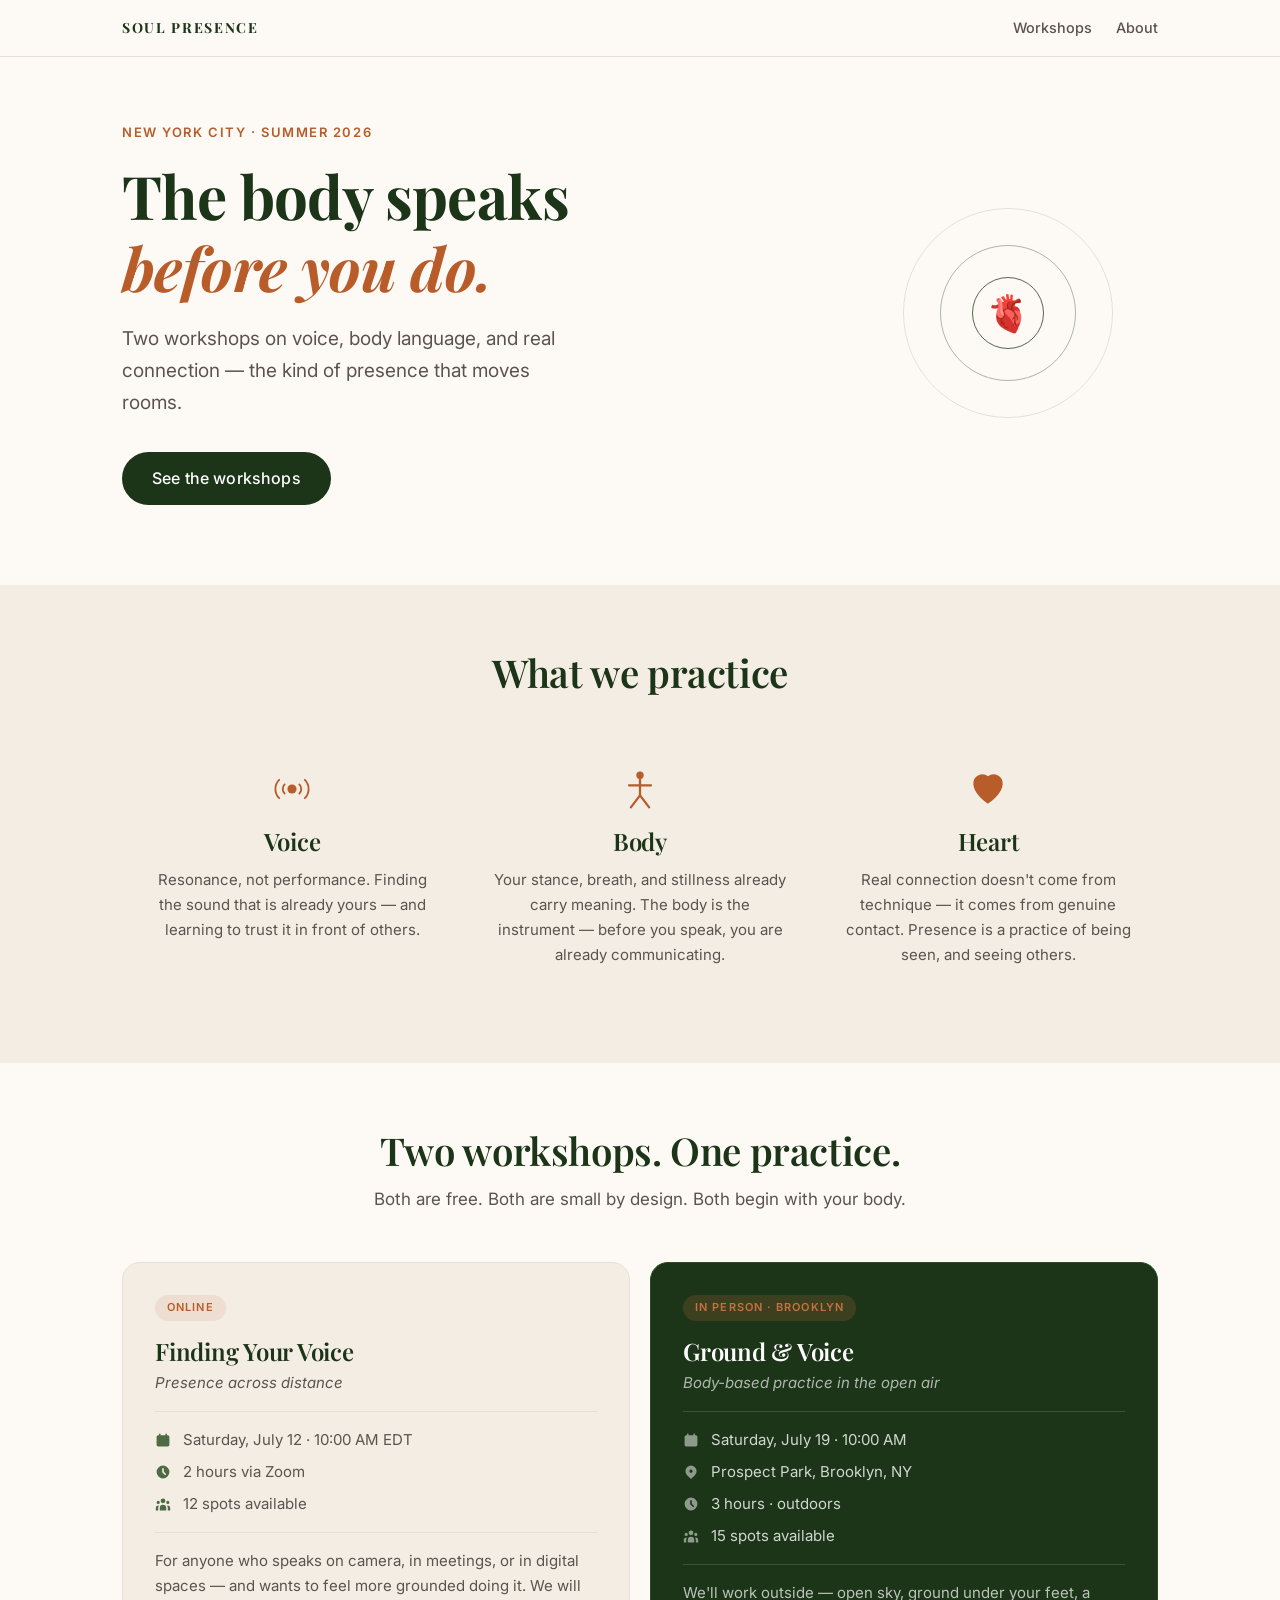
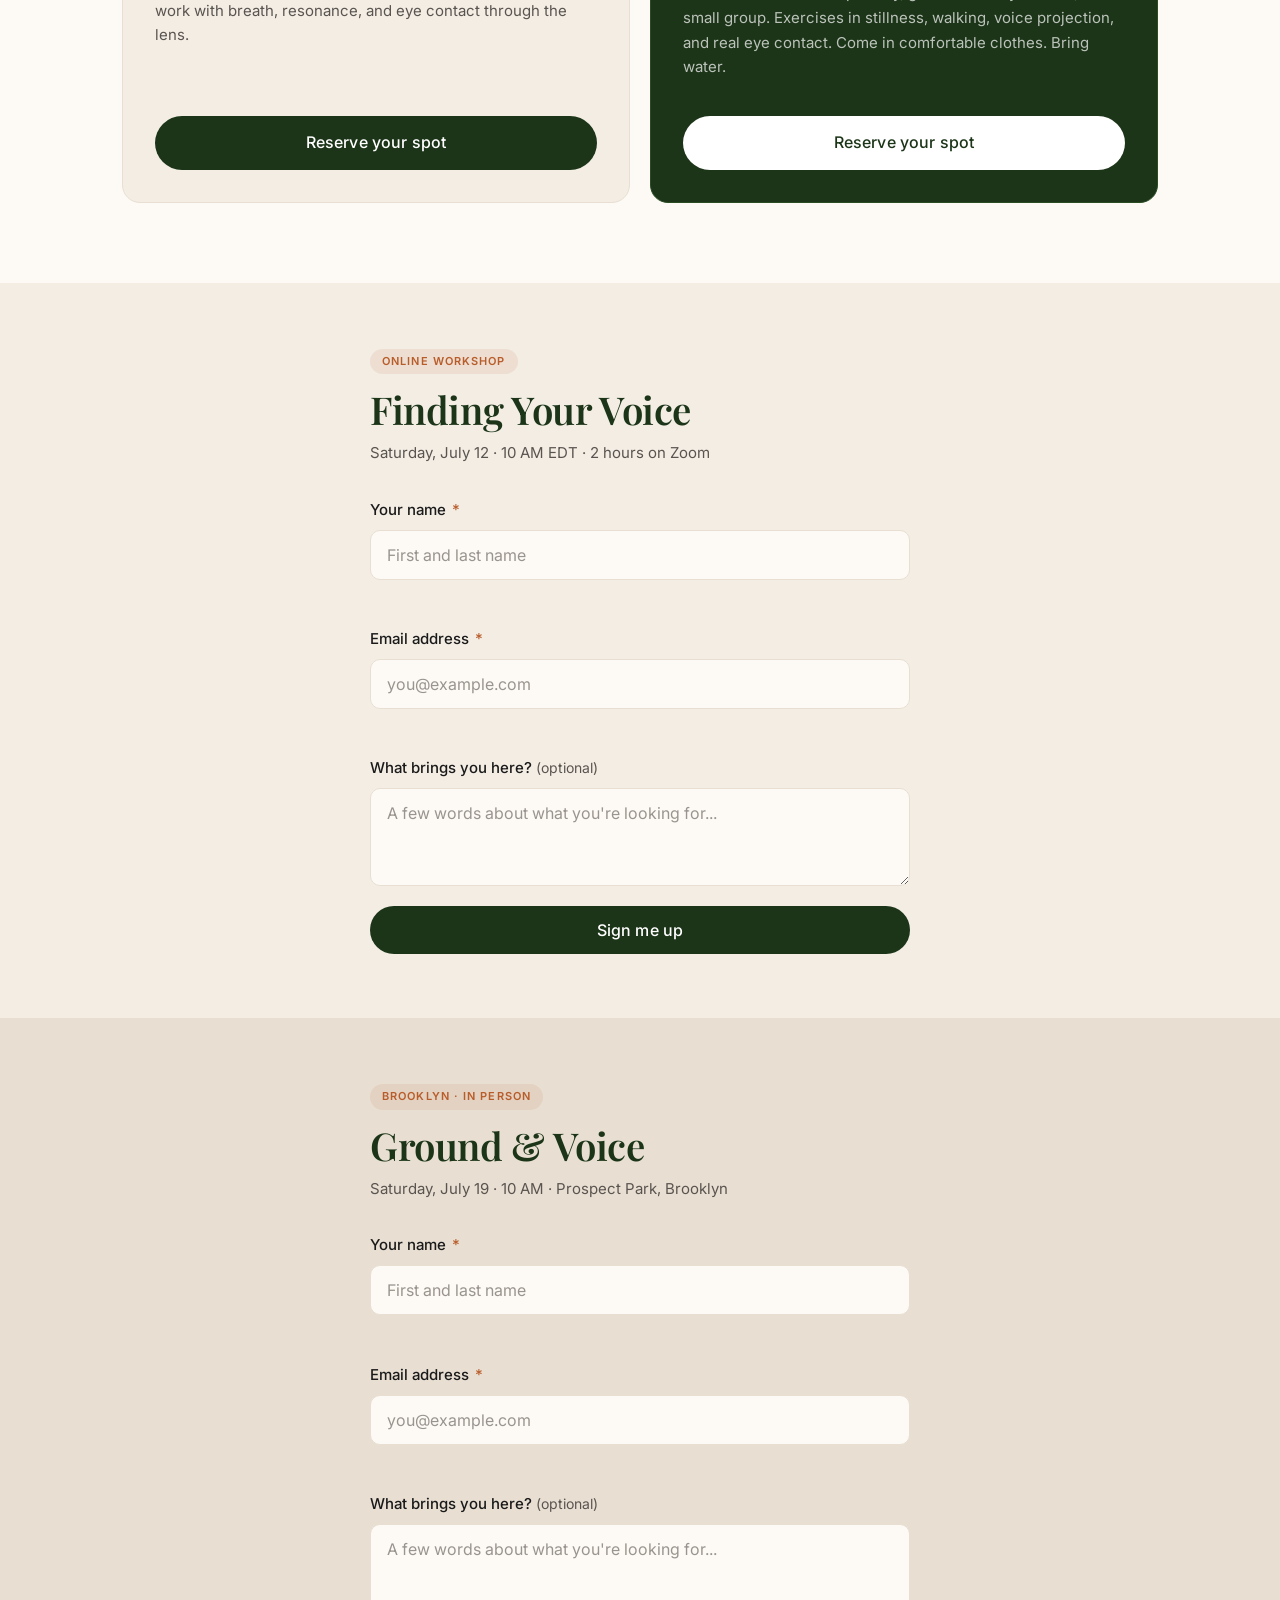
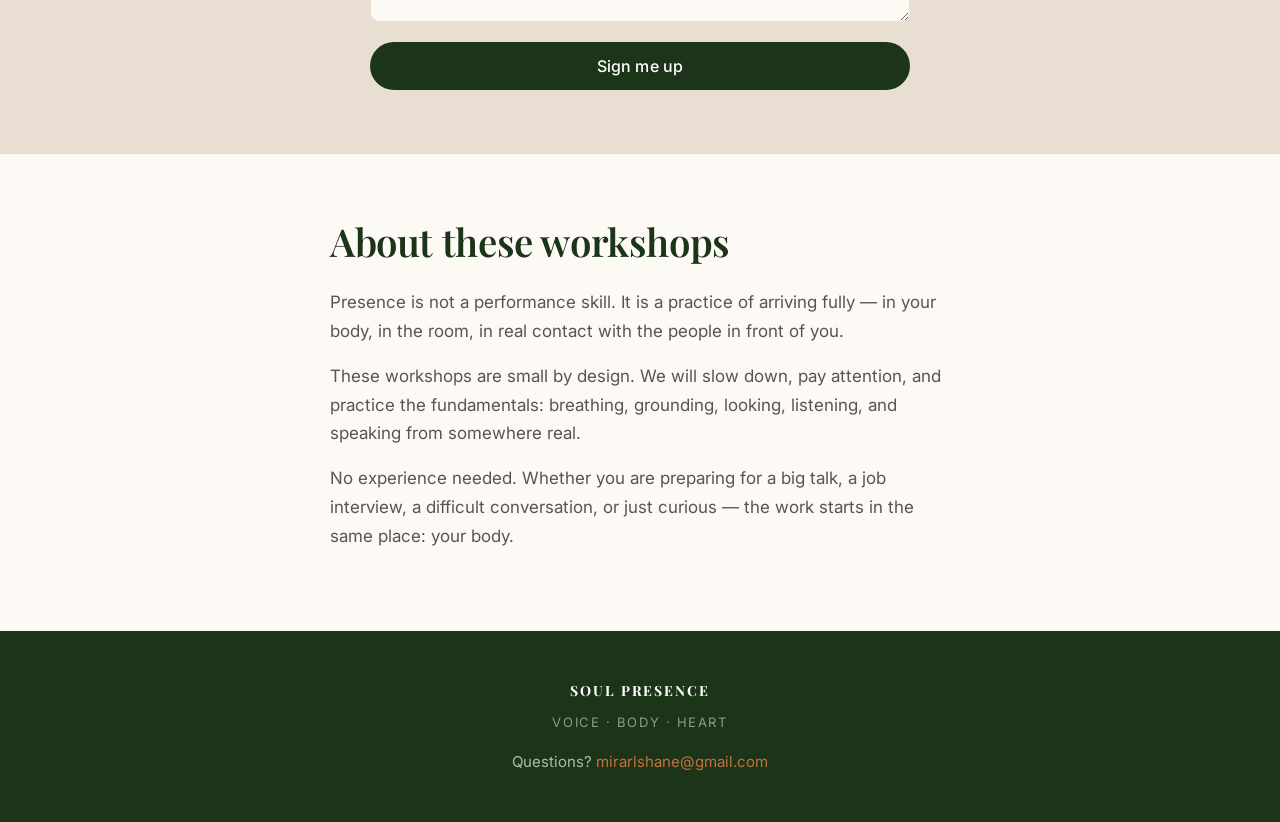
==== index.html @ e0f357e3 "Rebrand to Soul Presence and add CNAME for soulpresence.co Co-Authored-By: Claude Sonnet 4.6 <norepl" ====
<!DOCTYPE html>
<html lang="en">
<head>
  <meta charset="UTF-8">
  <meta name="viewport" content="width=device-width, initial-scale=1.0">
  <meta name="description" content="Presence workshops in NYC — cultivate voice, body language, and authentic connection. Two sessions: online and in Brooklyn.">
  <meta property="og:title" content="Soul Presence – Voice, Body & Heart">
  <meta property="og:description" content="Two free workshops in NYC on the core of public speaking: voice, body, and real connection.">
  <meta name="theme-color" content="#1C3518">
  <title>Soul Presence – Voice, Body & Heart Workshops</title>
  <link rel="preconnect" href="https://fonts.googleapis.com">
  <link rel="preconnect" href="https://fonts.gstatic.com" crossorigin>
  <link href="https://fonts.googleapis.com/css2?family=Playfair+Display:ital,wght@0,400;0,700;1,400&family=Inter:wght@300;400;500;600&display=swap" rel="stylesheet">
  <link rel="stylesheet" href="style.css">
</head>
<body>
  <a href="#main" class="skip-link">Skip to main content</a>

  <header class="site-header">
    <div class="container">
      <p class="site-name">Soul Presence</p>
      <nav aria-label="Main navigation">
        <a href="#workshops">Workshops</a>
        <a href="#about">About</a>
      </nav>
    </div>
  </header>

  <main id="main">

    <section class="hero" aria-labelledby="hero-heading">
      <div class="container">
        <div class="hero-content">
          <p class="hero-eyebrow">New York City &middot; Summer 2026</p>
          <h1 id="hero-heading">The body speaks<br><em>before you do.</em></h1>
          <p class="hero-body">Two workshops on voice, body language, and real connection — the kind of presence that moves rooms.</p>
          <a href="#workshops" class="btn btn-primary">See the workshops</a>
        </div>
        <div class="hero-visual" aria-hidden="true">
          <div class="breath-ring"></div>
          <div class="breath-ring ring-2"></div>
          <div class="breath-ring ring-3"></div>
<span class="breath-center">🫀</span>        </div>
      </div>
    </section>

    <section class="pillars" aria-labelledby="pillars-heading">
      <div class="container">
        <h2 id="pillars-heading" class="section-title">What we practice</h2>
        <div class="pillars-grid">

          <div class="pillar">
            <div class="pillar-icon" aria-hidden="true">
              <svg viewBox="0 0 48 48" fill="none" xmlns="http://www.w3.org/2000/svg">
                <circle cx="24" cy="24" r="5" fill="currentColor"/>
                <path d="M16 19c-2.8 2.8-2.8 7.2 0 10" stroke="currentColor" stroke-width="2" stroke-linecap="round"/>
                <path d="M32 19c2.8 2.8 2.8 7.2 0 10" stroke="currentColor" stroke-width="2" stroke-linecap="round"/>
                <path d="M10 14c-5.5 5.5-5.5 14.5 0 20" stroke="currentColor" stroke-width="2" stroke-linecap="round"/>
                <path d="M38 14c5.5 5.5 5.5 14.5 0 20" stroke="currentColor" stroke-width="2" stroke-linecap="round"/>
              </svg>
            </div>
            <h3>Voice</h3>
            <p>Resonance, not performance. Finding the sound that is already yours — and learning to trust it in front of others.</p>
          </div>

          <div class="pillar">
            <div class="pillar-icon" aria-hidden="true">
              <svg viewBox="0 0 48 48" fill="none" xmlns="http://www.w3.org/2000/svg">
                <circle cx="24" cy="9" r="4" fill="currentColor"/>
                <line x1="24" y1="13" x2="24" y2="31" stroke="currentColor" stroke-width="2.5" stroke-linecap="round"/>
                <line x1="12" y1="20" x2="36" y2="20" stroke="currentColor" stroke-width="2.5" stroke-linecap="round"/>
                <line x1="24" y1="31" x2="14" y2="44" stroke="currentColor" stroke-width="2.5" stroke-linecap="round"/>
                <line x1="24" y1="31" x2="34" y2="44" stroke="currentColor" stroke-width="2.5" stroke-linecap="round"/>
              </svg>
            </div>
            <h3>Body</h3>
            <p>Your stance, breath, and stillness already carry meaning. The body is the instrument — before you speak, you are already communicating.</p>
          </div>

          <div class="pillar">
            <div class="pillar-icon" aria-hidden="true">
              <svg viewBox="0 0 48 48" fill="none" xmlns="http://www.w3.org/2000/svg">
                <path d="M24 40S8 30 8 18a10 10 0 0 1 16-8 10 10 0 0 1 16 8c0 12-16 22-16 22z" fill="currentColor"/>
              </svg>
            </div>
            <h3>Heart</h3>
            <p>Real connection doesn't come from technique — it comes from genuine contact. Presence is a practice of being seen, and seeing others.</p>
          </div>

        </div>
      </div>
    </section>

    <section class="workshops" id="workshops" aria-labelledby="workshops-heading">
      <div class="container">
        <h2 id="workshops-heading" class="section-title">Two workshops. One practice.</h2>
        <p class="section-subtitle">Both are free. Both are small by design. Both begin with your body.</p>

        <div class="workshops-grid">

          <article class="workshop-card" aria-labelledby="workshop-virtual-title">
            <span class="workshop-tag">Online</span>
            <div class="workshop-header">
              <h3 id="workshop-virtual-title">Finding Your Voice</h3>
              <p class="workshop-subtitle">Presence across distance</p>
            </div>
            <ul class="workshop-details" aria-label="Workshop details">
              <li class="detail-row">
                <span class="detail-icon" aria-hidden="true">
                  <svg viewBox="0 0 20 20" fill="currentColor"><path d="M6 2a1 1 0 00-1 1v1H4a2 2 0 00-2 2v10a2 2 0 002 2h12a2 2 0 002-2V6a2 2 0 00-2-2h-1V3a1 1 0 10-2 0v1H7V3a1 1 0 00-1-1zm0 5a1 1 0 000 2h8a1 1 0 100-2H6z"/></svg>
                </span>
                <span>Saturday, July 12 &middot; 10:00 AM EDT</span>
              </li>
              <li class="detail-row">
                <span class="detail-icon" aria-hidden="true">
                  <svg viewBox="0 0 20 20" fill="currentColor"><path fill-rule="evenodd" d="M10 18a8 8 0 100-16 8 8 0 000 16zm1-12a1 1 0 10-2 0v4a1 1 0 00.293.707l2.828 2.829a1 1 0 101.415-1.415L11 9.586V6z" clip-rule="evenodd"/></svg>
                </span>
                <span>2 hours via Zoom</span>
              </li>
              <li class="detail-row">
                <span class="detail-icon" aria-hidden="true">
                  <svg viewBox="0 0 20 20" fill="currentColor"><path d="M13 6a3 3 0 11-6 0 3 3 0 016 0zM18 8a2 2 0 11-4 0 2 2 0 014 0zM14 15a4 4 0 00-8 0v3h8v-3zM6 8a2 2 0 11-4 0 2 2 0 014 0zM16 18v-3a5.972 5.972 0 00-.75-2.906A3.005 3.005 0 0119 15v3h-3zM4.75 12.094A5.973 5.973 0 004 15v3H1v-3a3 3 0 013.75-2.906z"/></svg>
                </span>
                <span>12 spots available</span>
              </li>
            </ul>
            <p class="workshop-desc">For anyone who speaks on camera, in meetings, or in digital spaces — and wants to feel more grounded doing it. We will work with breath, resonance, and eye contact through the lens.</p>
            <a href="#signup-virtual" class="btn btn-workshop">Reserve your spot</a>
          </article>

          <article class="workshop-card workshop-card--forest" aria-labelledby="workshop-park-title">
            <span class="workshop-tag">In Person &middot; Brooklyn</span>
            <div class="workshop-header">
              <h3 id="workshop-park-title">Ground &amp; Voice</h3>
              <p class="workshop-subtitle">Body-based practice in the open air</p>
            </div>
            <ul class="workshop-details" aria-label="Workshop details">
              <li class="detail-row">
                <span class="detail-icon" aria-hidden="true">
                  <svg viewBox="0 0 20 20" fill="currentColor"><path d="M6 2a1 1 0 00-1 1v1H4a2 2 0 00-2 2v10a2 2 0 002 2h12a2 2 0 002-2V6a2 2 0 00-2-2h-1V3a1 1 0 10-2 0v1H7V3a1 1 0 00-1-1zm0 5a1 1 0 000 2h8a1 1 0 100-2H6z"/></svg>
                </span>
                <span>Saturday, July 19 &middot; 10:00 AM</span>
              </li>
              <li class="detail-row">
                <span class="detail-icon" aria-hidden="true">
                  <svg viewBox="0 0 20 20" fill="currentColor"><path fill-rule="evenodd" d="M5.05 4.05a7 7 0 119.9 9.9L10 18.9l-4.95-4.95a7 7 0 010-9.9zM10 11a2 2 0 100-4 2 2 0 000 4z" clip-rule="evenodd"/></svg>
                </span>
                <span>Prospect Park, Brooklyn, NY</span>
              </li>
              <li class="detail-row">
                <span class="detail-icon" aria-hidden="true">
                  <svg viewBox="0 0 20 20" fill="currentColor"><path fill-rule="evenodd" d="M10 18a8 8 0 100-16 8 8 0 000 16zm1-12a1 1 0 10-2 0v4a1 1 0 00.293.707l2.828 2.829a1 1 0 101.415-1.415L11 9.586V6z" clip-rule="evenodd"/></svg>
                </span>
                <span>3 hours &middot; outdoors</span>
              </li>
              <li class="detail-row">
                <span class="detail-icon" aria-hidden="true">
                  <svg viewBox="0 0 20 20" fill="currentColor"><path d="M13 6a3 3 0 11-6 0 3 3 0 016 0zM18 8a2 2 0 11-4 0 2 2 0 014 0zM14 15a4 4 0 00-8 0v3h8v-3zM6 8a2 2 0 11-4 0 2 2 0 014 0zM16 18v-3a5.972 5.972 0 00-.75-2.906A3.005 3.005 0 0119 15v3h-3zM4.75 12.094A5.973 5.973 0 004 15v3H1v-3a3 3 0 013.75-2.906z"/></svg>
                </span>
                <span>15 spots available</span>
              </li>
            </ul>
            <p class="workshop-desc">We'll work outside — open sky, ground under your feet, a small group. Exercises in stillness, walking, voice projection, and real eye contact. Come in comfortable clothes. Bring water.</p>
            <a href="#signup-park" class="btn btn-workshop btn-workshop--light">Reserve your spot</a>
          </article>

        </div>
      </div>
    </section>

    <section class="signup-section" id="signup-virtual" aria-labelledby="form-virtual-heading">
      <div class="container">
        <div class="form-wrapper">
          <div class="form-intro">
            <span class="form-tag">Online Workshop</span>
            <h2 id="form-virtual-heading">Finding Your Voice</h2>
            <p>Saturday, July 12 &middot; 10 AM EDT &middot; 2 hours on Zoom</p>
          </div>
          <div class="form-success" aria-live="polite">
            <div class="success-icon" aria-hidden="true">
              <svg viewBox="0 0 48 48" fill="none" xmlns="http://www.w3.org/2000/svg">
                <circle cx="24" cy="24" r="22" stroke="currentColor" stroke-width="2"/>
                <path d="M14 24l7 7 13-14" stroke="currentColor" stroke-width="2.5" stroke-linecap="round" stroke-linejoin="round"/>
              </svg>
            </div>
            <h3>You're in.</h3>
            <p>We'll send details to your inbox closer to July 12. See you then.</p>
          </div>
          <form class="signup-form" action="https://script.google.com/macros/s/AKfycbyFamc-mr5lUOpwvdD3NbBIJ44aRdDtOS9F8FTUaEvMuRvt34UPgvzeBOcgakqfSRE/exec" method="POST" novalidate>
            <input type="hidden" name="workshop" value="Finding Your Voice (Virtual – July 12)">
            <div class="form-field">
              <label for="name-virtual">Your name <span class="required-mark" aria-hidden="true">*</span><span class="sr-only">(required)</span></label>
              <input type="text" id="name-virtual" name="name" required autocomplete="name" placeholder="First and last name" aria-describedby="name-virtual-error">
              <span class="field-error" role="alert" id="name-virtual-error"></span>
            </div>
            <div class="form-field">
              <label for="email-virtual">Email address <span class="required-mark" aria-hidden="true">*</span><span class="sr-only">(required)</span></label>
              <input type="email" id="email-virtual" name="email" required autocomplete="email" placeholder="you@example.com" aria-describedby="email-virtual-error">
              <span class="field-error" role="alert" id="email-virtual-error"></span>
            </div>
            <div class="form-field">
              <label for="intention-virtual">What brings you here? <span class="optional">(optional)</span></label>
              <textarea id="intention-virtual" name="intention" rows="3" placeholder="A few words about what you're looking for..."></textarea>
            </div>
            <button type="submit" class="btn btn-primary btn-full">
              <span class="btn-text">Sign me up</span>
              <span class="btn-loading" aria-hidden="true">Sending&hellip;</span>
            </button>
          </form>
        </div>
      </div>
    </section>

    <section class="signup-section signup-section--alt" id="signup-park" aria-labelledby="form-park-heading">
      <div class="container">
        <div class="form-wrapper">
          <div class="form-intro">
            <span class="form-tag">Brooklyn &middot; In Person</span>
            <h2 id="form-park-heading">Ground &amp; Voice</h2>
            <p>Saturday, July 19 &middot; 10 AM &middot; Prospect Park, Brooklyn</p>
          </div>
          <div class="form-success" aria-live="polite">
            <div class="success-icon" aria-hidden="true">
              <svg viewBox="0 0 48 48" fill="none" xmlns="http://www.w3.org/2000/svg">
                <circle cx="24" cy="24" r="22" stroke="currentColor" stroke-width="2"/>
                <path d="M14 24l7 7 13-14" stroke="currentColor" stroke-width="2.5" stroke-linecap="round" stroke-linejoin="round"/>
              </svg>
            </div>
            <h3>You're in.</h3>
            <p>We'll send details to your inbox closer to July 19. See you at the park.</p>
          </div>
          <form class="signup-form" action="https://script.google.com/macros/s/AKfycbyFamc-mr5lUOpwvdD3NbBIJ44aRdDtOS9F8FTUaEvMuRvt34UPgvzeBOcgakqfSRE/exec" method="POST" novalidate>
            <input type="hidden" name="workshop" value="Ground & Voice (Prospect Park – July 19)">
            <div class="form-field">
              <label for="name-park">Your name <span class="required-mark" aria-hidden="true">*</span><span class="sr-only">(required)</span></label>
              <input type="text" id="name-park" name="name" required autocomplete="name" placeholder="First and last name" aria-describedby="name-park-error">
              <span class="field-error" role="alert" id="name-park-error"></span>
            </div>
            <div class="form-field">
              <label for="email-park">Email address <span class="required-mark" aria-hidden="true">*</span><span class="sr-only">(required)</span></label>
              <input type="email" id="email-park" name="email" required autocomplete="email" placeholder="you@example.com" aria-describedby="email-park-error">
              <span class="field-error" role="alert" id="email-park-error"></span>
            </div>
            <div class="form-field">
              <label for="intention-park">What brings you here? <span class="optional">(optional)</span></label>
              <textarea id="intention-park" name="intention" rows="3" placeholder="A few words about what you're looking for..."></textarea>
            </div>
            <button type="submit" class="btn btn-primary btn-full">
              <span class="btn-text">Sign me up</span>
              <span class="btn-loading" aria-hidden="true">Sending&hellip;</span>
            </button>
          </form>
        </div>
      </div>
    </section>

    <section class="about" id="about" aria-labelledby="about-heading">
      <div class="container">
        <div class="about-content">
          <h2 id="about-heading">About these workshops</h2>
          <p>Presence is not a performance skill. It is a practice of arriving fully — in your body, in the room, in real contact with the people in front of you.</p>
          <p>These workshops are small by design. We will slow down, pay attention, and practice the fundamentals: breathing, grounding, looking, listening, and speaking from somewhere real.</p>
          <p>No experience needed. Whether you are preparing for a big talk, a job interview, a difficult conversation, or just curious — the work starts in the same place: your body.</p>
        </div>
      </div>
    </section>

  </main>

  <footer class="site-footer">
    <div class="container">
      <p class="footer-name">Soul Presence</p>
      <p class="footer-tagline">Voice &middot; Body &middot; Heart</p>
      <p class="footer-contact">Questions? <a href="mailto:mirarlshane@gmail.com">mirarlshane@gmail.com</a></p>
    </div>
  </footer>

  <script src="main.js"></script>
</body>
</html>
---- style.css ----
:root {
  --color-bg:         #FDFAF6;
  --color-surface:    #F3EDE4;
  --color-surface-2:  #E8DFD2;
  --color-forest:     #1C3518;
  --color-forest-mid: #2A4D24;
  --color-earth:      #B85C2A;
  --color-earth-lt:   #C4713F;
  --color-sage:       #4E6B43;
  --color-text:       #1A1A1A;
  --color-muted:      #5A5450;
  --color-error:      #B52A1C;
  --color-success:    #2A6B3A;
  --font-serif: 'Playfair Display', Georgia, serif;
  --font-sans:  'Inter', system-ui, -apple-system, sans-serif;
  --sp-1:0.25rem; --sp-2:0.5rem; --sp-3:0.75rem; --sp-4:1rem;
  --sp-5:1.25rem; --sp-6:1.5rem; --sp-8:2rem; --sp-10:2.5rem;
  --sp-12:3rem; --sp-16:4rem; --sp-20:5rem; --sp-24:6rem;
  --radius-sm:4px; --radius-md:10px; --radius-lg:18px; --radius-pill:9999px;
  --ease:200ms ease; --ease-slow:500ms ease;
}
*,*::before,*::after{box-sizing:border-box;margin:0;padding:0}
html{scroll-behavior:smooth;font-size:16px}
body{font-family:var(--font-sans);background:var(--color-bg);color:var(--color-text);line-height:1.6;-webkit-font-smoothing:antialiased}
ul{list-style:none}
img,svg{display:block}
.skip-link{position:absolute;top:-200%;left:0;background:var(--color-forest);color:#fff;padding:var(--sp-3) var(--sp-6);text-decoration:none;z-index:9999;font-weight:500;border-radius:0 0 var(--radius-md) 0;transition:top var(--ease)}
.skip-link:focus{top:0}
.sr-only{position:absolute;width:1px;height:1px;padding:0;margin:-1px;overflow:hidden;clip:rect(0,0,0,0);white-space:nowrap;border:0}
:focus-visible{outline:3px solid var(--color-earth);outline-offset:3px;border-radius:var(--radius-sm)}
.container{width:100%;max-width:1100px;margin:0 auto;padding:0 var(--sp-5)}
@media(min-width:640px){.container{padding:0 var(--sp-8)}}
h1,h2,h3{font-family:var(--font-serif);line-height:1.2;letter-spacing:-0.01em}
h1{font-size:clamp(2.4rem,6vw,3.75rem);font-weight:700}
h2{font-size:clamp(1.65rem,4vw,2.4rem);font-weight:600}
h3{font-size:clamp(1.2rem,3vw,1.5rem);font-weight:600}
p{font-size:clamp(1rem,2vw,1.0625rem);line-height:1.7}
.section-title{text-align:center;color:var(--color-forest);margin-bottom:var(--sp-3)}
.section-subtitle{text-align:center;color:var(--color-muted);margin-bottom:var(--sp-12);max-width:580px;margin-left:auto;margin-right:auto}
.btn{display:inline-flex;align-items:center;justify-content:center;gap:var(--sp-2);padding:0.75rem 1.75rem;border-radius:var(--radius-pill);font-family:var(--font-sans);font-size:1rem;font-weight:500;letter-spacing:0.01em;text-decoration:none;cursor:pointer;border:2px solid transparent;transition:background var(--ease),color var(--ease),transform 100ms ease;white-space:nowrap;min-height:48px}
.btn-primary{background:var(--color-forest);color:#fff}
.btn-primary:hover{background:var(--color-forest-mid)}
.btn-primary:active{transform:translateY(1px)}
.btn-full{width:100%}
.btn-workshop{background:var(--color-forest);color:#fff;width:100%;margin-top:var(--sp-5)}
.btn-workshop:hover{background:var(--color-forest-mid)}
.btn-workshop--light{background:#fff;color:var(--color-forest)}
.btn-workshop--light:hover{background:var(--color-bg)}
.site-header{position:sticky;top:0;z-index:200;background:rgba(253,250,246,0.94);backdrop-filter:blur(10px);-webkit-backdrop-filter:blur(10px);border-bottom:1px solid var(--color-surface-2)}
.site-header .container{display:flex;align-items:center;justify-content:space-between;padding-top:var(--sp-4);padding-bottom:var(--sp-4)}
.site-name{font-family:var(--font-serif);font-size:0.875rem;font-weight:700;color:var(--color-forest);letter-spacing:0.12em;text-transform:uppercase}
.site-header nav{display:flex;gap:var(--sp-6)}
.site-header nav a{color:var(--color-muted);text-decoration:none;font-size:0.9rem;font-weight:500;transition:color var(--ease)}
.site-header nav a:hover{color:var(--color-forest)}
.hero{padding:var(--sp-16) 0 var(--sp-20);overflow:hidden}
.hero .container{display:flex;flex-direction:column;gap:var(--sp-10);align-items:center}
@media(min-width:768px){.hero .container{flex-direction:row;align-items:center;justify-content:space-between;gap:var(--sp-16)}.hero-content{flex:1}}
.hero-eyebrow{font-size:0.8125rem;font-weight:600;color:var(--color-earth);text-transform:uppercase;letter-spacing:0.12em;margin-bottom:var(--sp-4)}
.hero-content h1{color:var(--color-forest);margin-bottom:var(--sp-5)}
.hero-content h1 em{font-style:italic;color:var(--color-earth)}
.hero-body{color:var(--color-muted);font-size:clamp(1.0625rem,2.5vw,1.1875rem);margin-bottom:var(--sp-8);max-width:440px}
.hero-visual{position:relative;width:240px;height:240px;flex-shrink:0;display:flex;align-items:center;justify-content:center}
@media(min-width:768px){.hero-visual{width:300px;height:300px}}
.breath-ring{position:absolute;border-radius:50%;border:1.5px solid var(--color-forest);animation:breathe 5s ease-in-out infinite}
.breath-ring:nth-child(1){width:72px;height:72px;opacity:0.75;animation-delay:0s}
.breath-ring:nth-child(2){width:136px;height:136px;opacity:0.35;animation-delay:0.7s}
.breath-ring:nth-child(3){width:210px;height:210px;opacity:0.12;animation-delay:1.4s}
.breath-center{font-size:2.25rem;line-height:1;animation:breathe-center 5s ease-in-out infinite}@keyframes breathe{0%,100%{transform:scale(1)}50%{transform:scale(1.14)}}
@keyframes breathe-center{0%,100%{transform:scale(1);opacity:0.9}50%{transform:scale(1.3);opacity:1}}
@media(prefers-reduced-motion:reduce){.breath-ring,.breath-center{animation:none}}
.pillars{background:var(--color-surface);padding:var(--sp-16) 0}
.pillars-grid{display:grid;grid-template-columns:1fr;gap:var(--sp-2);margin-top:var(--sp-10)}
@media(min-width:640px){.pillars-grid{grid-template-columns:repeat(3,1fr)}}
.pillar{padding:var(--sp-8) var(--sp-6);text-align:center}
.pillar-icon{width:44px;height:44px;margin:0 auto var(--sp-4);color:var(--color-earth)}
.pillar-icon svg{width:100%;height:100%}
.pillar h3{color:var(--color-forest);margin-bottom:var(--sp-3)}
.pillar p{color:var(--color-muted);font-size:0.9375rem;line-height:1.65}
.workshops{padding:var(--sp-16) 0 var(--sp-20)}
.workshops-grid{display:grid;grid-template-columns:1fr;gap:var(--sp-5)}
@media(min-width:720px){.workshops-grid{grid-template-columns:repeat(2,1fr)}}
.workshop-card{background:var(--color-surface);border-radius:var(--radius-lg);padding:var(--sp-8);display:flex;flex-direction:column;gap:var(--sp-4);border:1px solid var(--color-surface-2);transition:box-shadow var(--ease-slow)}
.workshop-card:hover{box-shadow:0 8px 32px rgba(28,53,24,0.1)}
.workshop-card--forest{background:var(--color-forest);border-color:var(--color-forest-mid);color:#fff}
.workshop-tag{display:inline-block;font-size:0.6875rem;font-weight:600;text-transform:uppercase;letter-spacing:0.1em;color:var(--color-earth);background:rgba(184,92,42,0.1);padding:var(--sp-1) var(--sp-3);border-radius:var(--radius-pill);width:fit-content}
.workshop-card--forest .workshop-tag{color:var(--color-earth-lt);background:rgba(196,113,63,0.2)}
.workshop-header h3{color:var(--color-forest);margin-bottom:var(--sp-1)}
.workshop-card--forest .workshop-header h3{color:#fff}
.workshop-subtitle{color:var(--color-muted);font-size:0.9375rem;font-style:italic;margin-top:var(--sp-1)}
.workshop-card--forest .workshop-subtitle{color:rgba(255,255,255,0.65)}
.workshop-details{display:flex;flex-direction:column;gap:var(--sp-2);padding:var(--sp-4) 0;border-top:1px solid var(--color-surface-2);border-bottom:1px solid var(--color-surface-2)}
.workshop-card--forest .workshop-details{border-color:rgba(255,255,255,0.15)}
.detail-row{display:flex;align-items:center;gap:var(--sp-3);font-size:0.9375rem;color:var(--color-muted)}
.workshop-card--forest .detail-row{color:rgba(255,255,255,0.8)}
.detail-icon{width:16px;height:16px;flex-shrink:0;color:var(--color-sage)}
.workshop-card--forest .detail-icon{color:rgba(255,255,255,0.5)}
.detail-icon svg{width:100%;height:100%}
.workshop-desc{font-size:0.9375rem;color:var(--color-muted);line-height:1.65;flex:1}
.workshop-card--forest .workshop-desc{color:rgba(255,255,255,0.7)}
.signup-section{background:var(--color-surface);padding:var(--sp-16) 0}
.signup-section--alt{background:var(--color-surface-2)}
.form-wrapper{max-width:540px;margin:0 auto}
.form-intro{margin-bottom:var(--sp-8)}
.form-tag{display:inline-block;font-size:0.6875rem;font-weight:600;text-transform:uppercase;letter-spacing:0.1em;color:var(--color-earth);background:rgba(184,92,42,0.1);padding:var(--sp-1) var(--sp-3);border-radius:var(--radius-pill);margin-bottom:var(--sp-3)}
.form-intro h2{color:var(--color-forest);margin-bottom:var(--sp-2)}
.form-intro p{color:var(--color-muted);font-size:0.9375rem}
.signup-form{display:flex;flex-direction:column;gap:var(--sp-5)}
.form-field{display:flex;flex-direction:column;gap:var(--sp-2)}
.form-field label{font-size:0.9375rem;font-weight:500;color:var(--color-text)}
.required-mark{color:var(--color-earth);margin-left:2px}
.optional{font-weight:400;color:var(--color-muted);font-size:0.875rem}
.form-field input,.form-field textarea{width:100%;padding:var(--sp-3) var(--sp-4);border:1.5px solid var(--color-surface-2);border-radius:var(--radius-md);background:var(--color-bg);color:var(--color-text);font-family:var(--font-sans);font-size:1rem;line-height:1.5;transition:border-color var(--ease),box-shadow var(--ease);min-height:48px}
.form-field textarea{min-height:88px;resize:vertical}
.form-field input::placeholder,.form-field textarea::placeholder{color:#9A948E}
.form-field input:focus,.form-field textarea:focus{outline:none;border-color:var(--color-forest);box-shadow:0 0 0 3px rgba(28,53,24,0.1)}
.form-field input[aria-invalid="true"],.form-field textarea[aria-invalid="true"]{border-color:var(--color-error);box-shadow:0 0 0 3px rgba(181,42,28,0.1)}
.field-error{font-size:0.875rem;color:var(--color-error);font-weight:500;min-height:1.2rem}
.btn-loading{display:none}
.signup-form.is-loading .btn-text{display:none}
.signup-form.is-loading .btn-loading{display:inline}
.signup-form.is-loading button{opacity:0.7;cursor:not-allowed;pointer-events:none}
.form-success{display:none;text-align:center;padding:var(--sp-10) var(--sp-8);animation:fade-in var(--ease-slow) both}
.form-success.is-visible{display:block}
@keyframes fade-in{from{opacity:0;transform:translateY(12px)}to{opacity:1;transform:translateY(0)}}
.success-icon{width:52px;height:52px;margin:0 auto var(--sp-4);color:var(--color-success)}
.success-icon svg{width:100%;height:100%}
.form-success h3{color:var(--color-forest);margin-bottom:var(--sp-2);font-size:1.5rem}
.form-success p{color:var(--color-muted)}
.about{padding:var(--sp-16) 0 var(--sp-20)}
.about-content{max-width:620px;margin:0 auto}
.about-content h2{color:var(--color-forest);margin-bottom:var(--sp-6)}
.about-content p{color:var(--color-muted);margin-bottom:var(--sp-4)}
.about-content p:last-child{margin-bottom:0}
.site-footer{background:var(--color-forest);color:#fff;padding:var(--sp-12) 0;text-align:center}
.footer-name{font-family:var(--font-serif);font-size:0.875rem;font-weight:700;letter-spacing:0.14em;text-transform:uppercase;margin-bottom:var(--sp-2);color:#fff}
.footer-tagline{font-size:0.8125rem;color:rgba(255,255,255,0.5);letter-spacing:0.12em;text-transform:uppercase;margin-bottom:var(--sp-4)}
.footer-contact{font-size:0.9375rem;color:rgba(255,255,255,0.65)}
.footer-contact a{color:var(--color-earth-lt);text-decoration:none;transition:color var(--ease)}
.footer-contact a:hover{color:#fff}
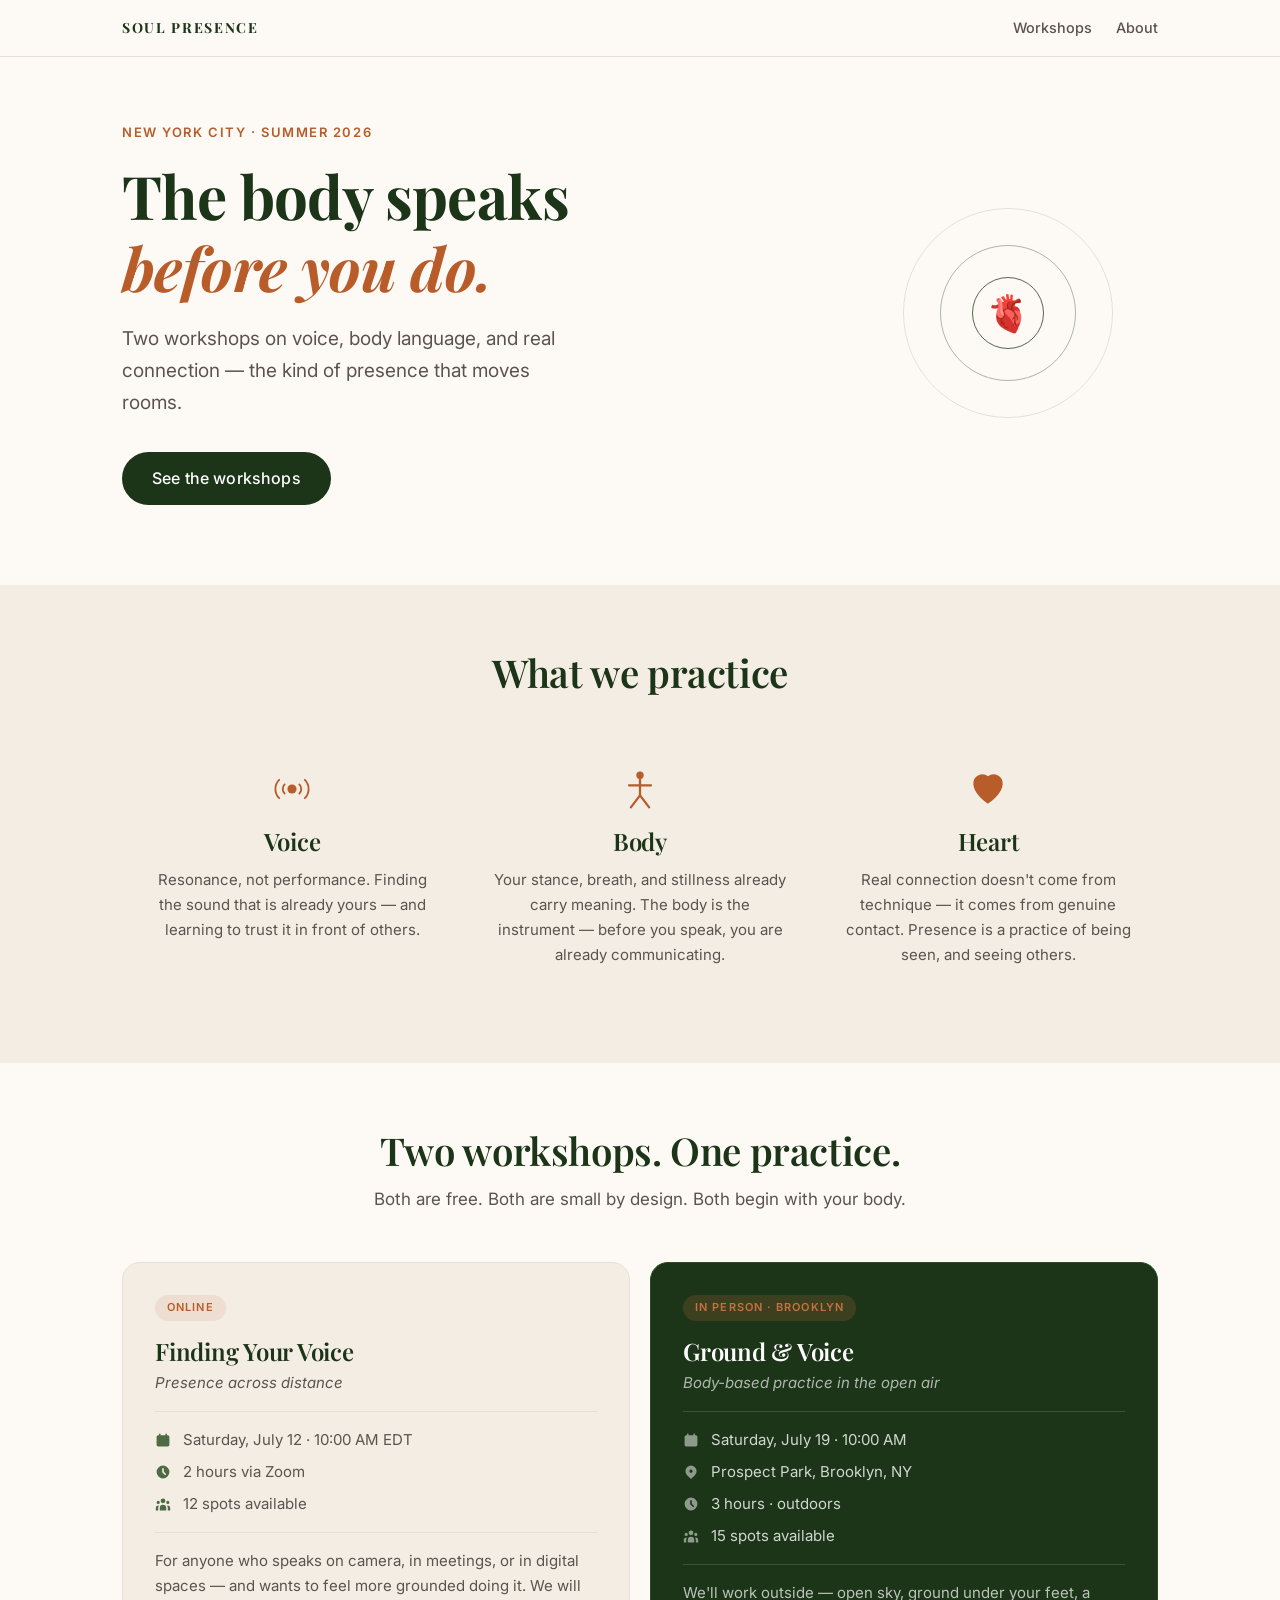
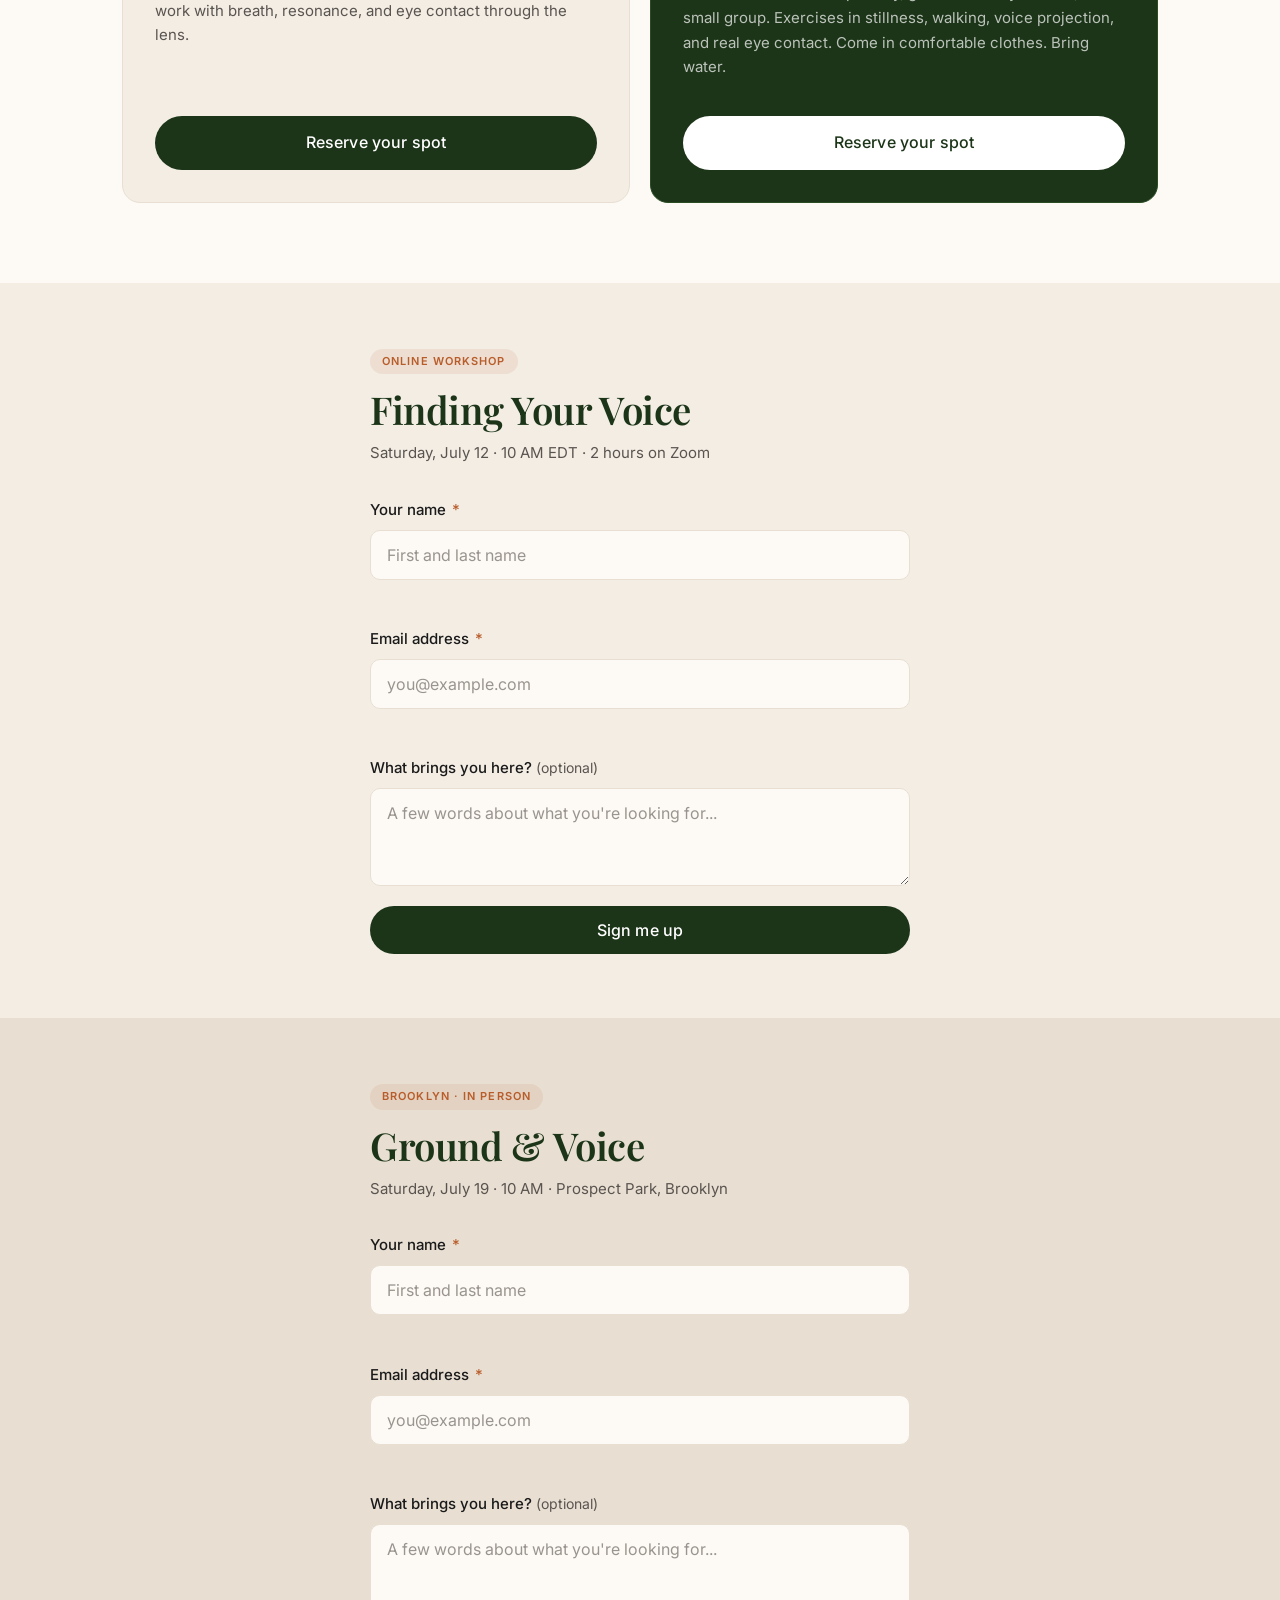
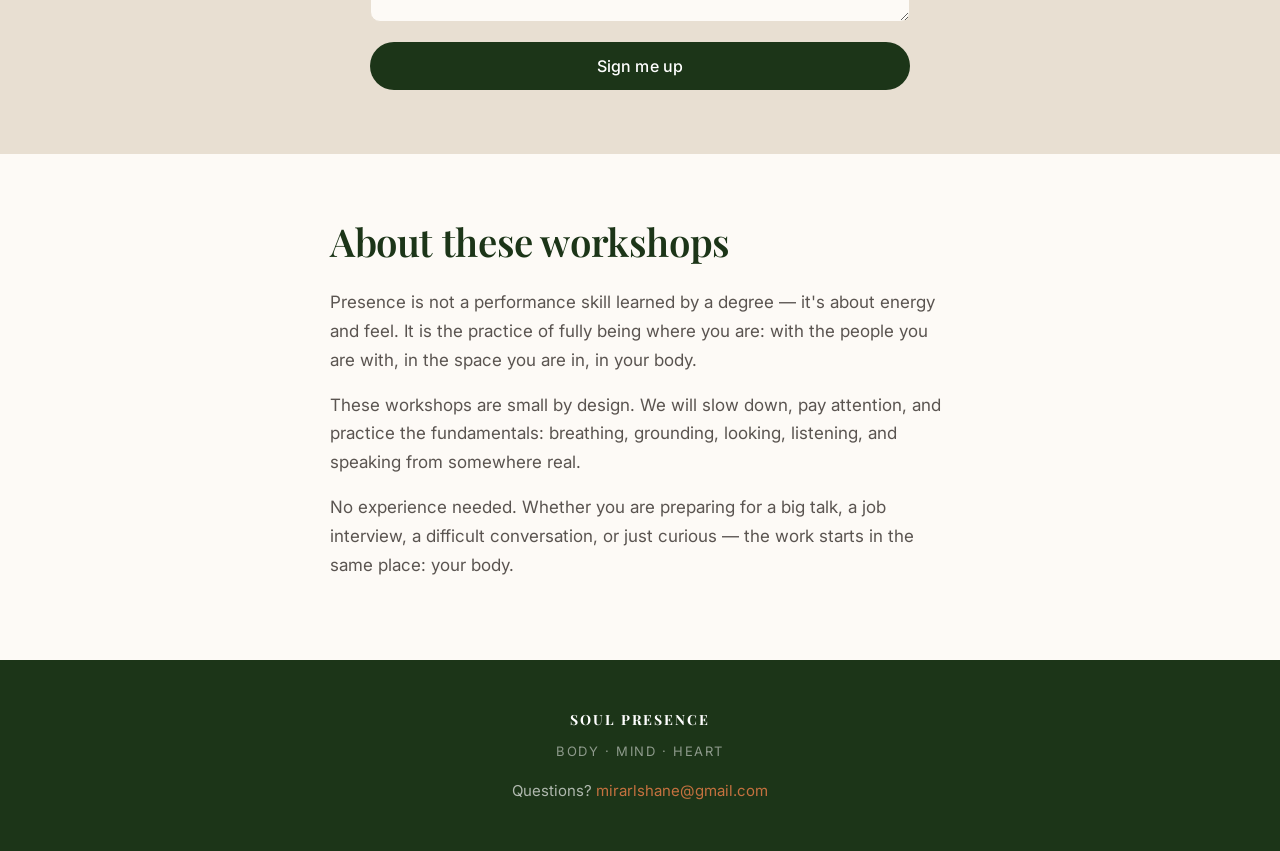
==== commit b812e422: "Update footer tagline and about section copy Co-Authored-By: Claude Sonnet 4.6 <noreply@anthropic.co" ====
--- a/index.html
+++ b/index.html
@@ -258,7 +258,7 @@
       <div class="container">
         <div class="about-content">
           <h2 id="about-heading">About these workshops</h2>
-          <p>Presence is not a performance skill. It is a practice of arriving fully — in your body, in the room, in real contact with the people in front of you.</p>
+          <p>Presence is not a performance skill learned by a degree — it's about energy and feel. It is the practice of fully being where you are: with the people you are with, in the space you are in, in your body.</p>
           <p>These workshops are small by design. We will slow down, pay attention, and practice the fundamentals: breathing, grounding, looking, listening, and speaking from somewhere real.</p>
           <p>No experience needed. Whether you are preparing for a big talk, a job interview, a difficult conversation, or just curious — the work starts in the same place: your body.</p>
         </div>
@@ -270,7 +270,7 @@
   <footer class="site-footer">
     <div class="container">
       <p class="footer-name">Soul Presence</p>
-      <p class="footer-tagline">Voice &middot; Body &middot; Heart</p>
+      <p class="footer-tagline">Body &middot; Mind &middot; Heart</p>
       <p class="footer-contact">Questions? <a href="mailto:mirarlshane@gmail.com">mirarlshane@gmail.com</a></p>
     </div>
   </footer>
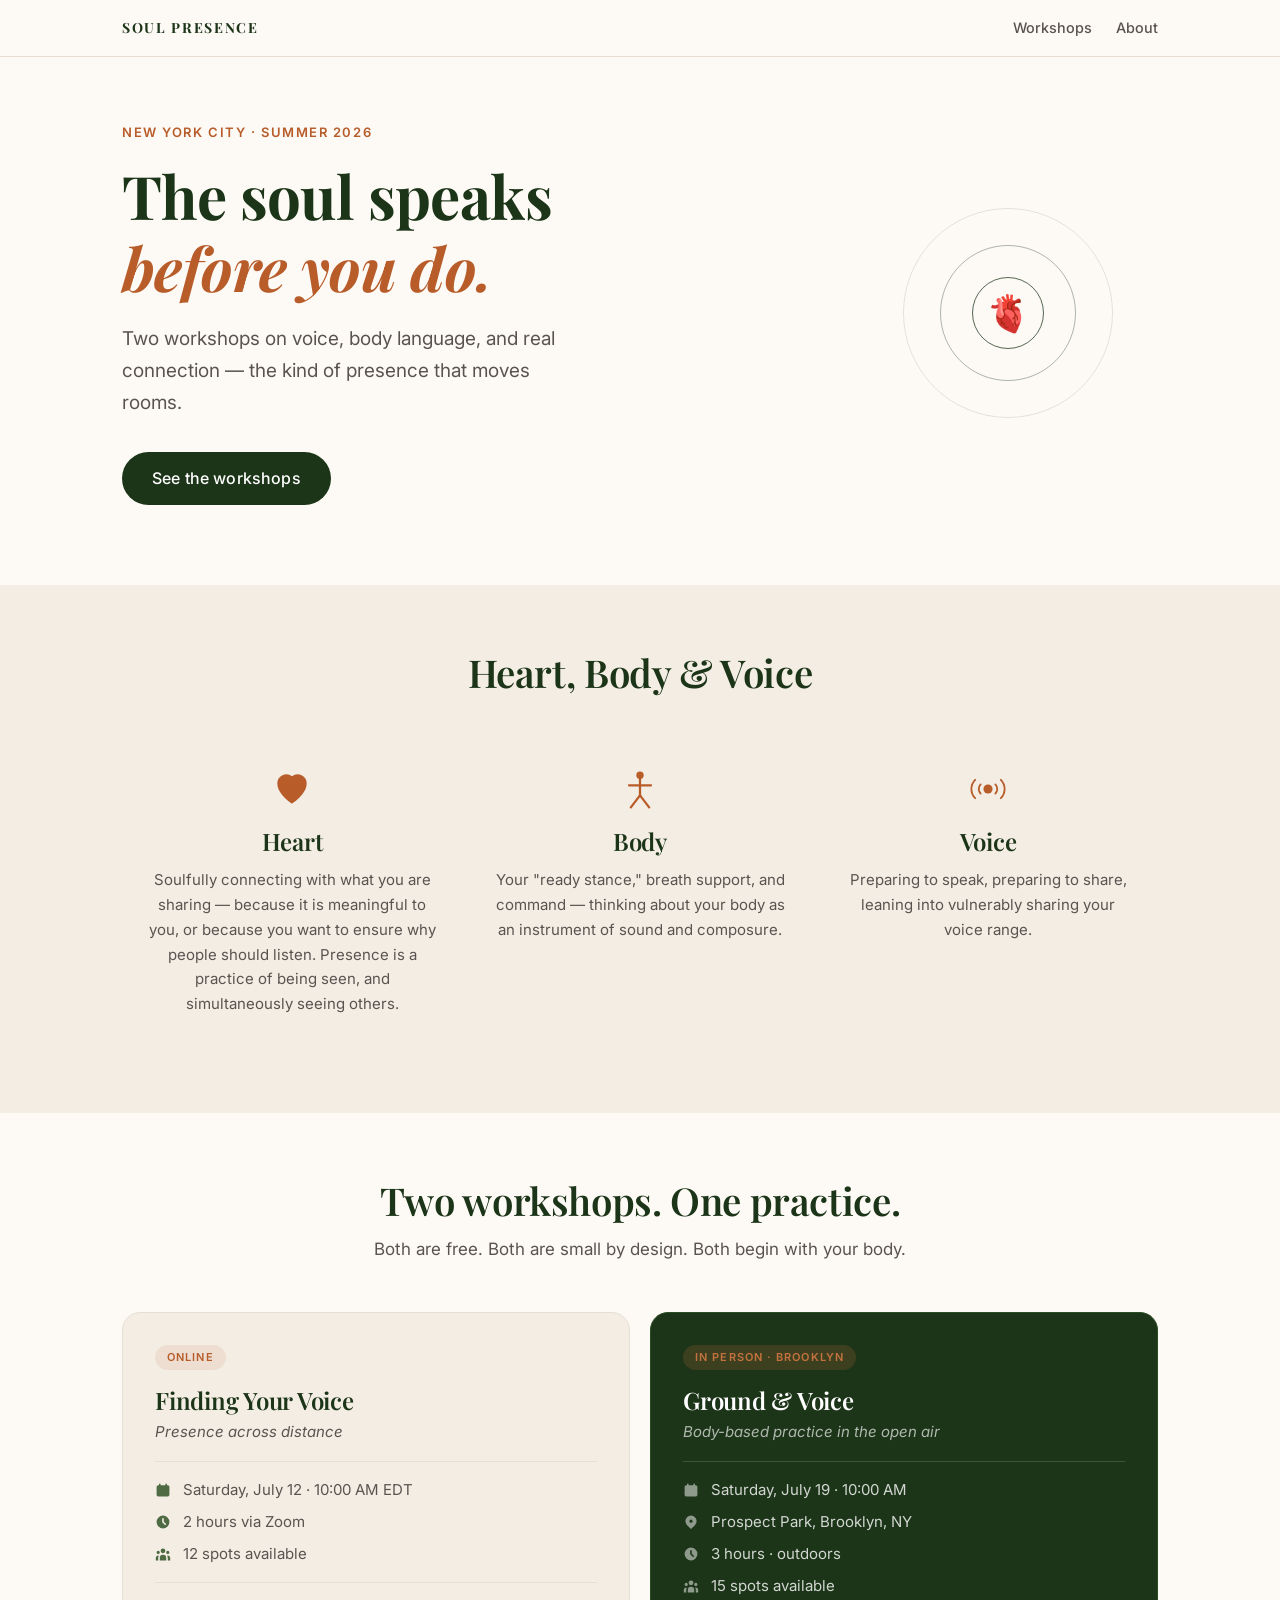
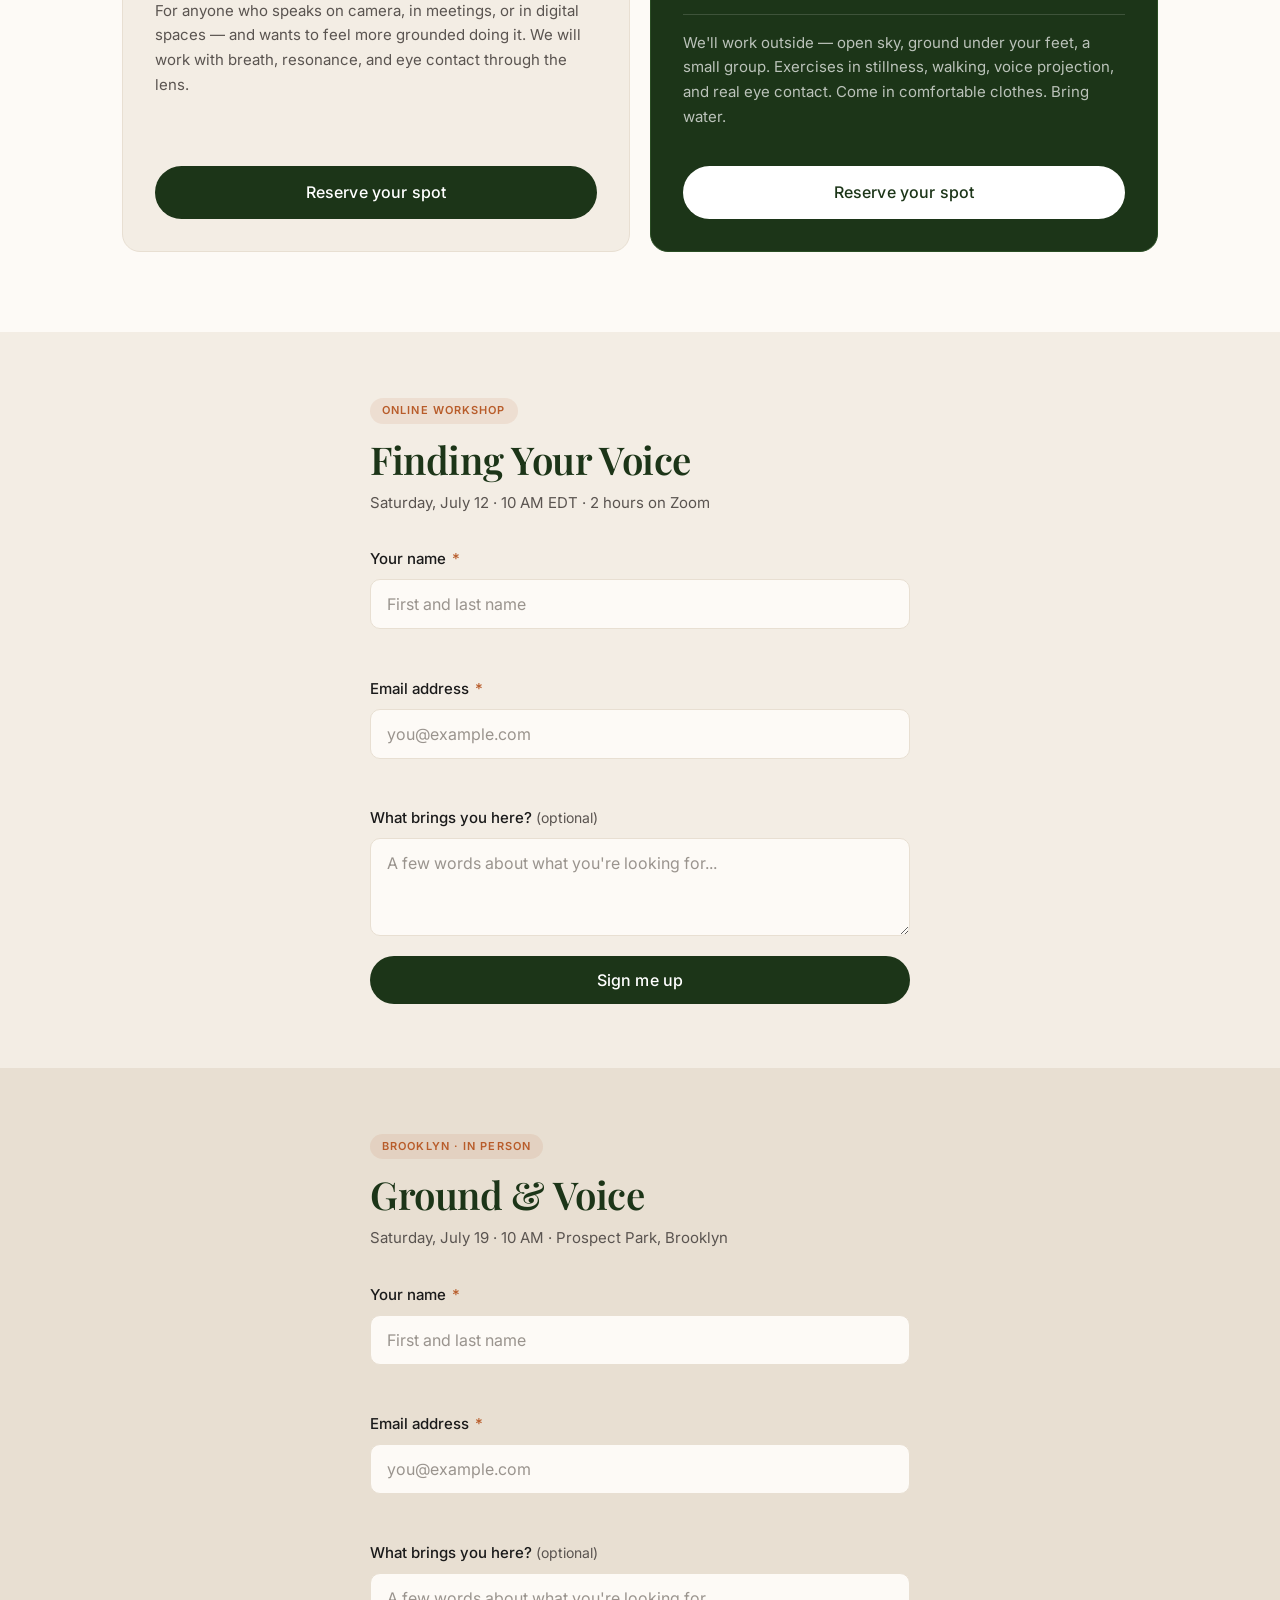
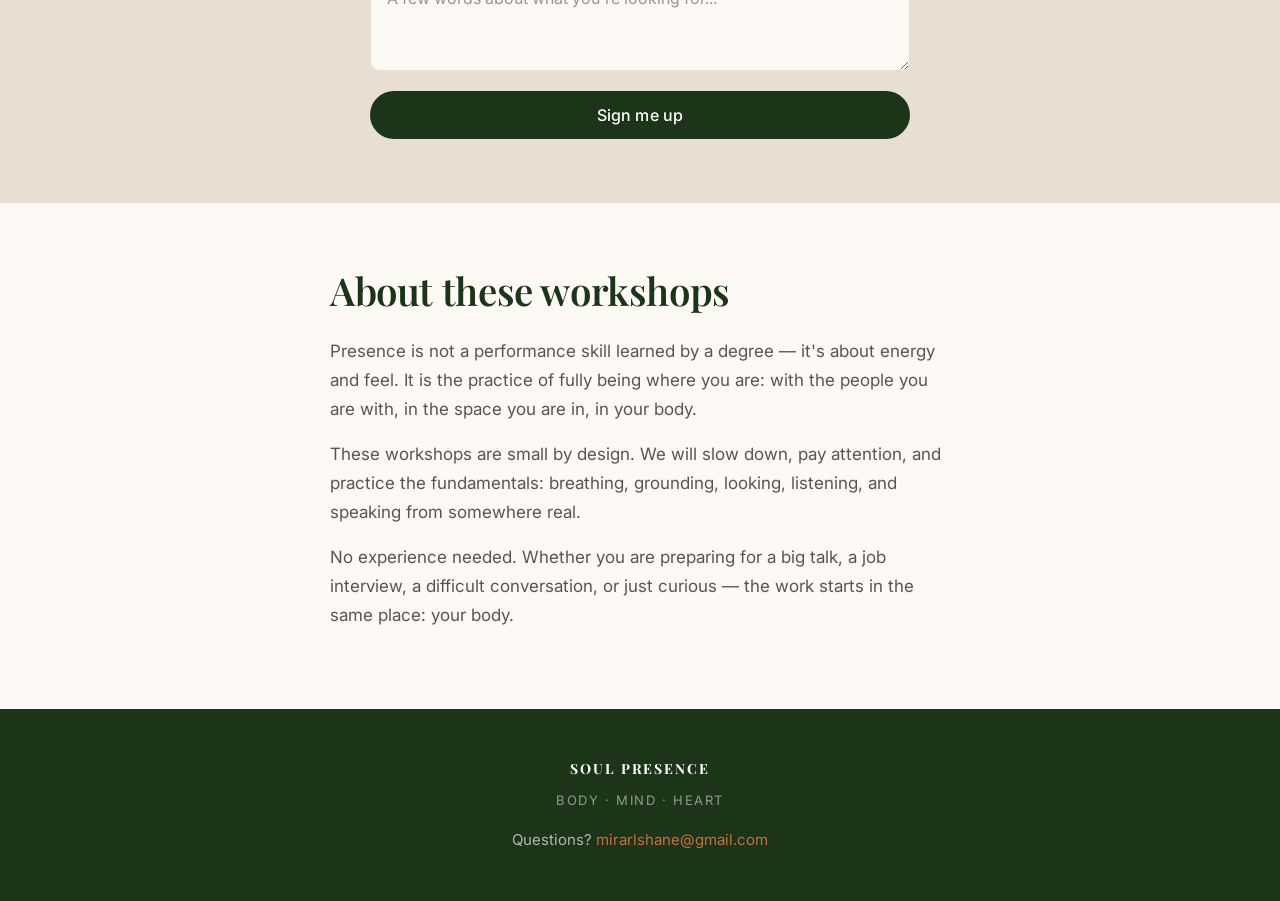
==== commit 0108a4e6: "Reorder pillars to Heart, Body, Voice and update all copy Co-Authored-By: Claude Sonnet 4.6 <noreply" ====
--- a/index.html
+++ b/index.html
@@ -32,7 +32,7 @@
       <div class="container">
         <div class="hero-content">
           <p class="hero-eyebrow">New York City &middot; Summer 2026</p>
-          <h1 id="hero-heading">The body speaks<br><em>before you do.</em></h1>
+          <h1 id="hero-heading">The soul speaks<br><em>before you do.</em></h1>
           <p class="hero-body">Two workshops on voice, body language, and real connection — the kind of presence that moves rooms.</p>
           <a href="#workshops" class="btn btn-primary">See the workshops</a>
         </div>
@@ -46,8 +46,32 @@
 
     <section class="pillars" aria-labelledby="pillars-heading">
       <div class="container">
-        <h2 id="pillars-heading" class="section-title">What we practice</h2>
+        <h2 id="pillars-heading" class="section-title">Heart, Body &amp; Voice</h2>
         <div class="pillars-grid">
+
+          <div class="pillar">
+            <div class="pillar-icon" aria-hidden="true">
+              <svg viewBox="0 0 48 48" fill="none" xmlns="http://www.w3.org/2000/svg">
+                <path d="M24 40S8 30 8 18a10 10 0 0 1 16-8 10 10 0 0 1 16 8c0 12-16 22-16 22z" fill="currentColor"/>
+              </svg>
+            </div>
+            <h3>Heart</h3>
+            <p>Soulfully connecting with what you are sharing — because it is meaningful to you, or because you want to ensure why people should listen. Presence is a practice of being seen, and simultaneously seeing others.</p>
+          </div>
+
+          <div class="pillar">
+            <div class="pillar-icon" aria-hidden="true">
+              <svg viewBox="0 0 48 48" fill="none" xmlns="http://www.w3.org/2000/svg">
+                <circle cx="24" cy="9" r="4" fill="currentColor"/>
+                <line x1="24" y1="13" x2="24" y2="31" stroke="currentColor" stroke-width="2.5" stroke-linecap="round"/>
+                <line x1="12" y1="20" x2="36" y2="20" stroke="currentColor" stroke-width="2.5" stroke-linecap="round"/>
+                <line x1="24" y1="31" x2="14" y2="44" stroke="currentColor" stroke-width="2.5" stroke-linecap="round"/>
+                <line x1="24" y1="31" x2="34" y2="44" stroke="currentColor" stroke-width="2.5" stroke-linecap="round"/>
+              </svg>
+            </div>
+            <h3>Body</h3>
+            <p>Your "ready stance," breath support, and command — thinking about your body as an instrument of sound and composure.</p>
+          </div>
 
           <div class="pillar">
             <div class="pillar-icon" aria-hidden="true">
@@ -60,31 +84,7 @@
               </svg>
             </div>
             <h3>Voice</h3>
-            <p>Resonance, not performance. Finding the sound that is already yours — and learning to trust it in front of others.</p>
-          </div>
-
-          <div class="pillar">
-            <div class="pillar-icon" aria-hidden="true">
-              <svg viewBox="0 0 48 48" fill="none" xmlns="http://www.w3.org/2000/svg">
-                <circle cx="24" cy="9" r="4" fill="currentColor"/>
-                <line x1="24" y1="13" x2="24" y2="31" stroke="currentColor" stroke-width="2.5" stroke-linecap="round"/>
-                <line x1="12" y1="20" x2="36" y2="20" stroke="currentColor" stroke-width="2.5" stroke-linecap="round"/>
-                <line x1="24" y1="31" x2="14" y2="44" stroke="currentColor" stroke-width="2.5" stroke-linecap="round"/>
-                <line x1="24" y1="31" x2="34" y2="44" stroke="currentColor" stroke-width="2.5" stroke-linecap="round"/>
-              </svg>
-            </div>
-            <h3>Body</h3>
-            <p>Your stance, breath, and stillness already carry meaning. The body is the instrument — before you speak, you are already communicating.</p>
-          </div>
-
-          <div class="pillar">
-            <div class="pillar-icon" aria-hidden="true">
-              <svg viewBox="0 0 48 48" fill="none" xmlns="http://www.w3.org/2000/svg">
-                <path d="M24 40S8 30 8 18a10 10 0 0 1 16-8 10 10 0 0 1 16 8c0 12-16 22-16 22z" fill="currentColor"/>
-              </svg>
-            </div>
-            <h3>Heart</h3>
-            <p>Real connection doesn't come from technique — it comes from genuine contact. Presence is a practice of being seen, and seeing others.</p>
+            <p>Preparing to speak, preparing to share, leaning into vulnerably sharing your voice range.</p>
           </div>
 
         </div>
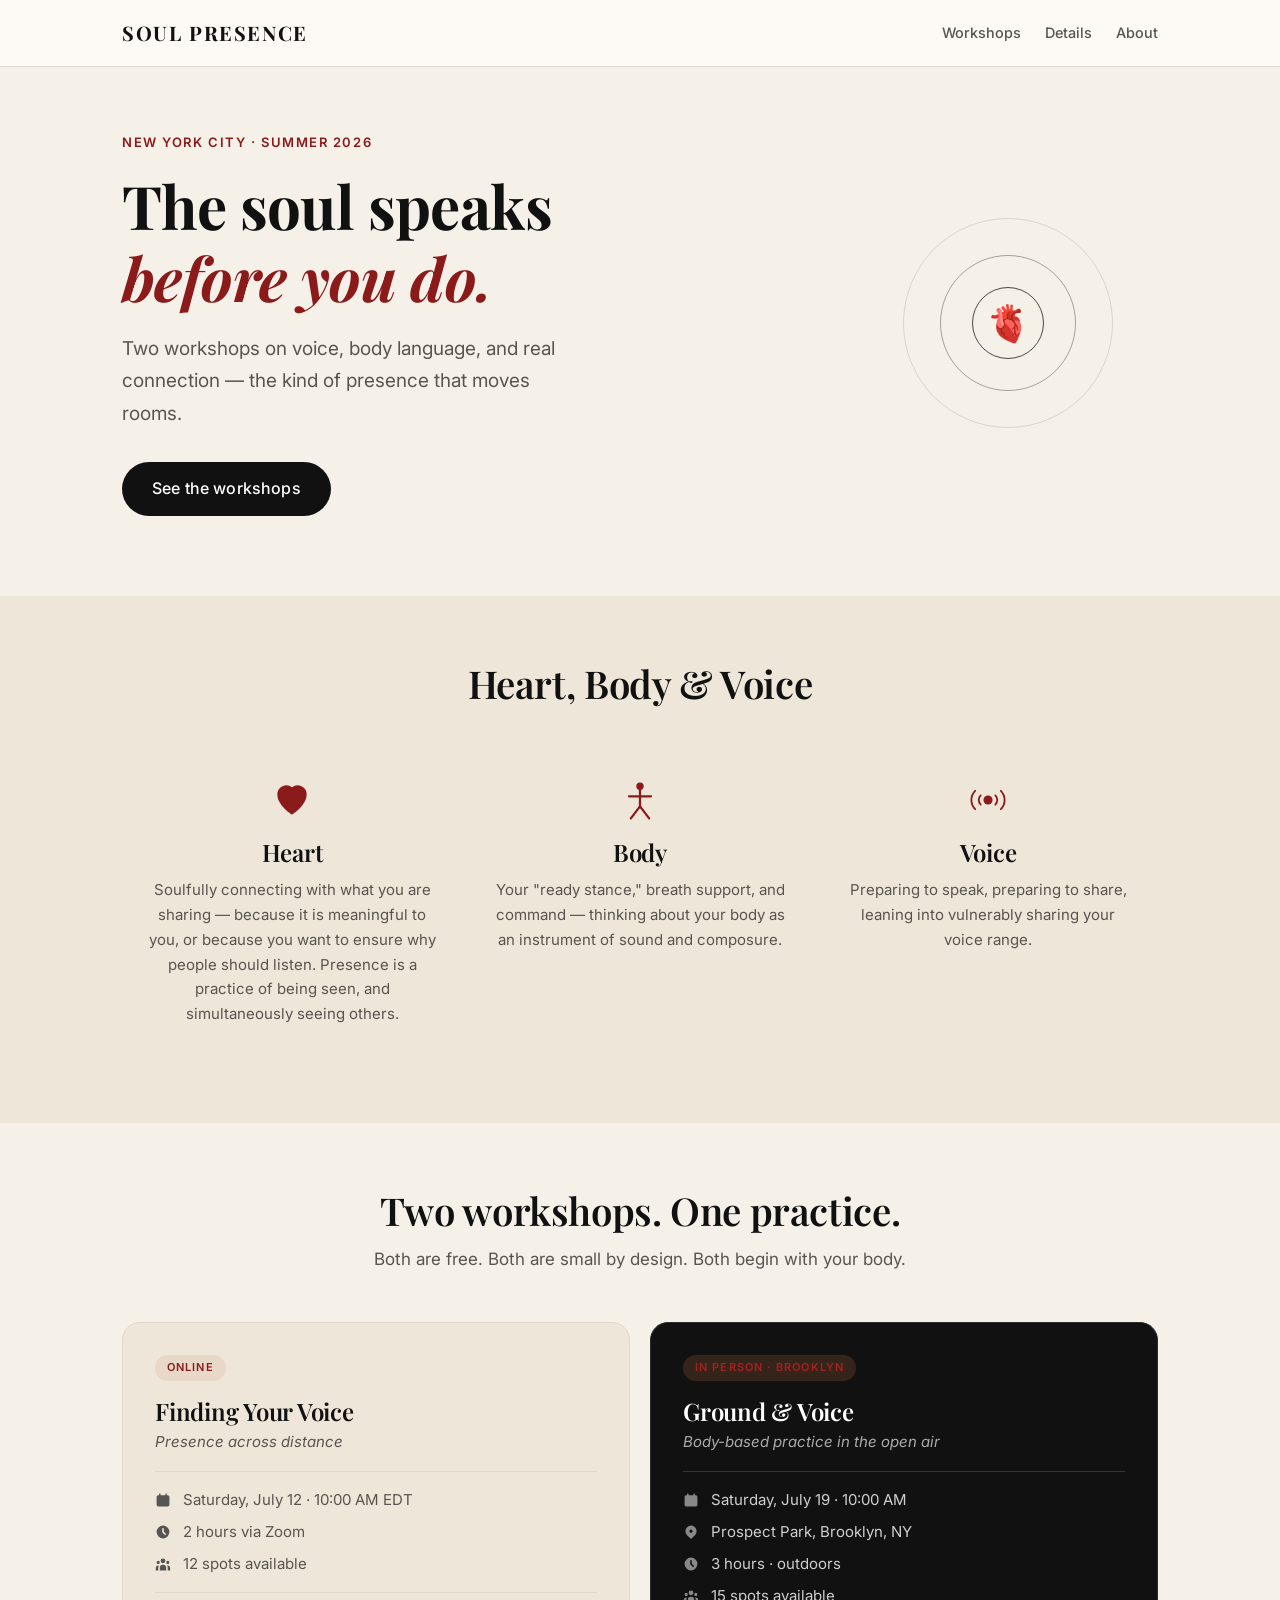
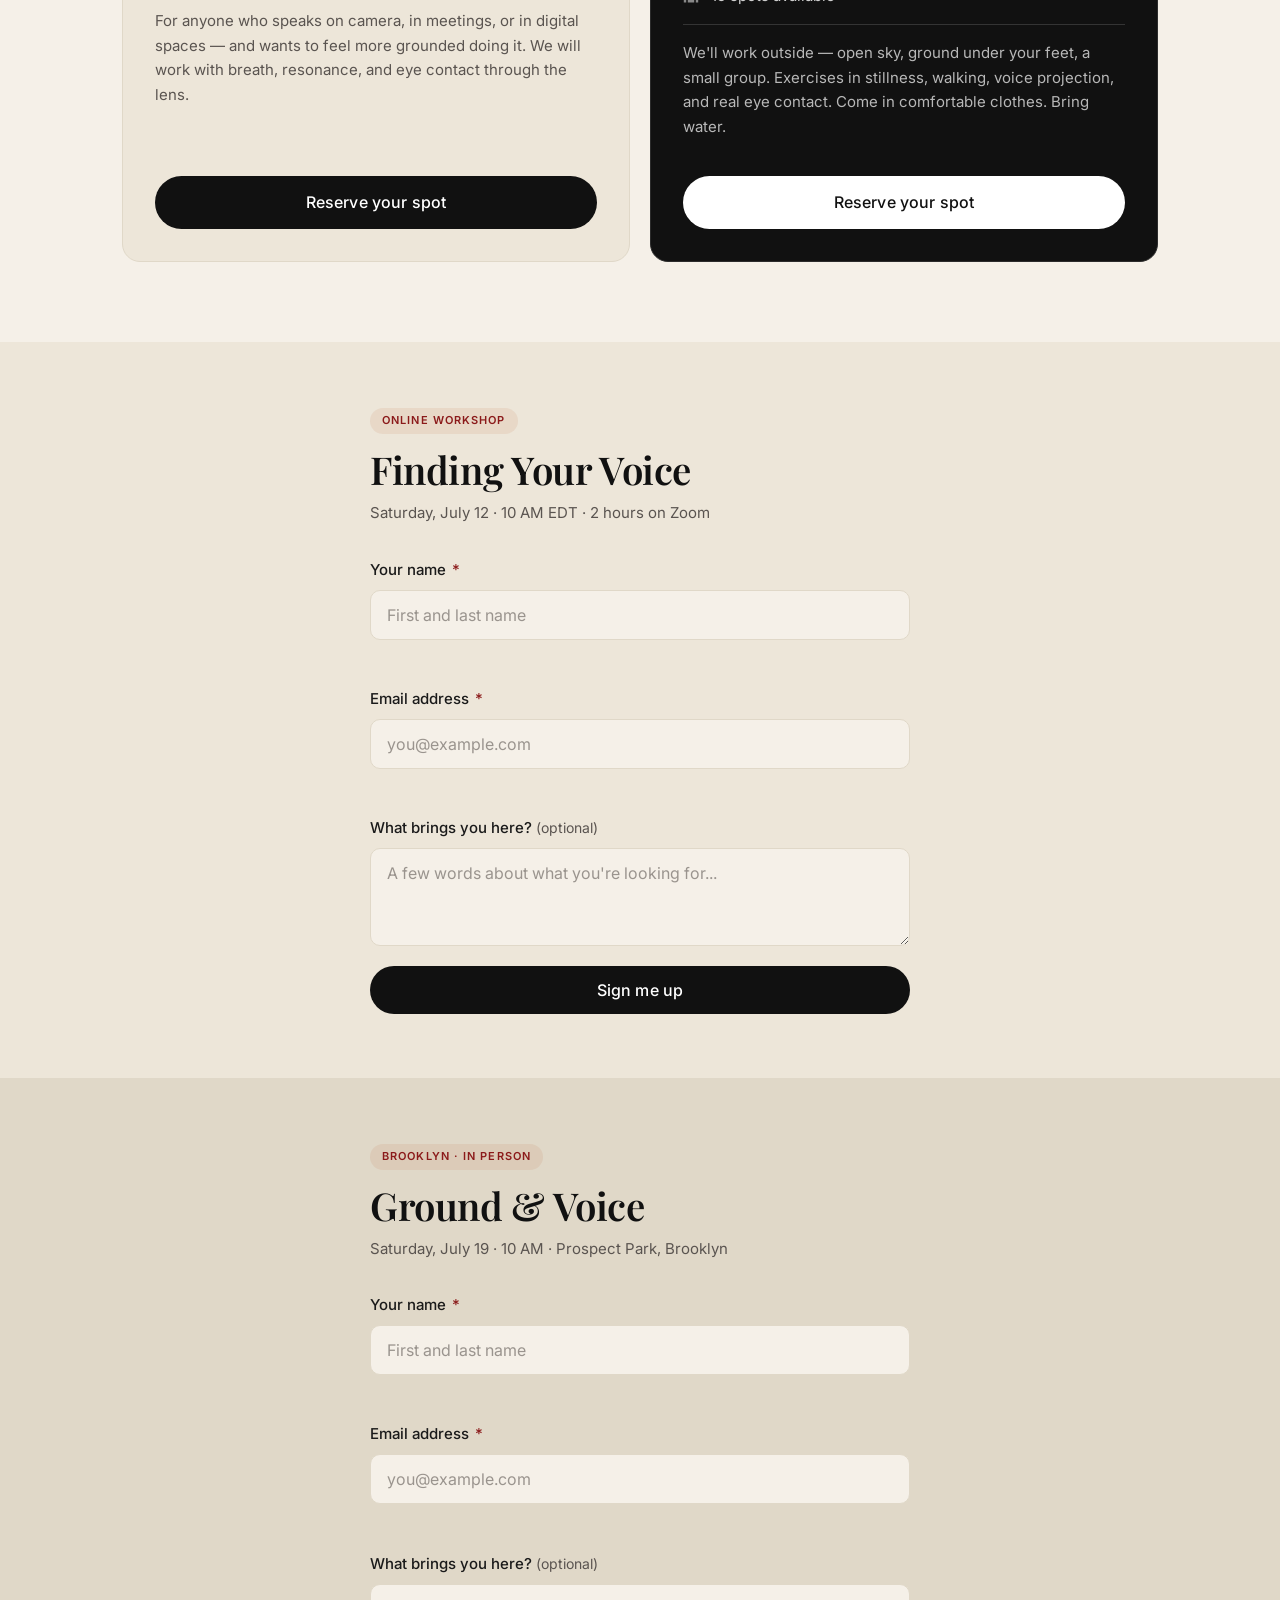
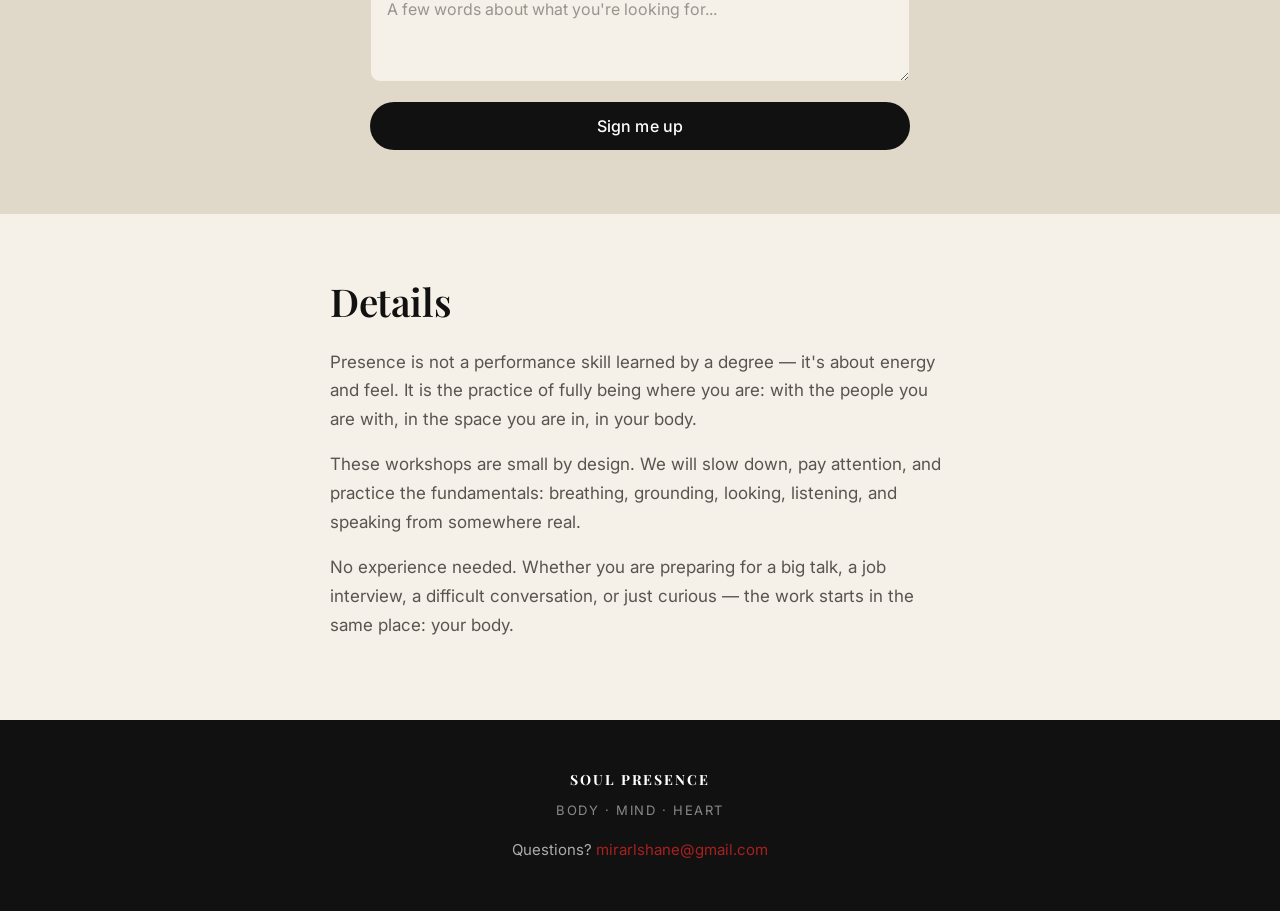
==== commit 01c62221: "Rename about section to Details, add About page Co-Authored-By: Claude Sonnet 4.6 <noreply@anthropic" ====
--- a/index.html
+++ b/index.html
@@ -21,7 +21,8 @@
       <p class="site-name">Soul Presence</p>
       <nav aria-label="Main navigation">
         <a href="#workshops">Workshops</a>
-        <a href="#about">About</a>
+        <a href="#details">Details</a>
+        <a href="about.html">About</a>
       </nav>
     </div>
   </header>
@@ -254,10 +255,10 @@
       </div>
     </section>
 
-    <section class="about" id="about" aria-labelledby="about-heading">
+    <section class="about" id="details" aria-labelledby="about-heading">
       <div class="container">
         <div class="about-content">
-          <h2 id="about-heading">About these workshops</h2>
+          <h2 id="about-heading">Details</h2>
           <p>Presence is not a performance skill learned by a degree — it's about energy and feel. It is the practice of fully being where you are: with the people you are with, in the space you are in, in your body.</p>
           <p>These workshops are small by design. We will slow down, pay attention, and practice the fundamentals: breathing, grounding, looking, listening, and speaking from somewhere real.</p>
           <p>No experience needed. Whether you are preparing for a big talk, a job interview, a difficult conversation, or just curious — the work starts in the same place: your body.</p>
--- a/style.css
+++ b/style.css
@@ -1,12 +1,12 @@
 :root {
-  --color-bg:         #FDFAF6;
-  --color-surface:    #F3EDE4;
-  --color-surface-2:  #E8DFD2;
-  --color-forest:     #1C3518;
-  --color-forest-mid: #2A4D24;
-  --color-earth:      #B85C2A;
-  --color-earth-lt:   #C4713F;
-  --color-sage:       #4E6B43;
+  --color-bg:         #F5F0E8;
+  --color-surface:    #EDE6D9;
+  --color-surface-2:  #E0D8C8;
+  --color-forest:     #111111;
+  --color-forest-mid: #2C2C2C;
+  --color-earth:      #8B1A1A;
+  --color-earth-lt:   #A82020;
+  --color-sage:       #555555;
   --color-text:       #1A1A1A;
   --color-muted:      #5A5450;
   --color-error:      #B52A1C;
@@ -48,7 +48,7 @@
 .btn-workshop--light:hover{background:var(--color-bg)}
 .site-header{position:sticky;top:0;z-index:200;background:rgba(253,250,246,0.94);backdrop-filter:blur(10px);-webkit-backdrop-filter:blur(10px);border-bottom:1px solid var(--color-surface-2)}
 .site-header .container{display:flex;align-items:center;justify-content:space-between;padding-top:var(--sp-4);padding-bottom:var(--sp-4)}
-.site-name{font-family:var(--font-serif);font-size:0.875rem;font-weight:700;color:var(--color-forest);letter-spacing:0.12em;text-transform:uppercase}
+.site-name{font-family:var(--font-serif);font-size:1.25rem;font-weight:700;color:var(--color-forest);letter-spacing:0.08em;text-transform:uppercase}
 .site-header nav{display:flex;gap:var(--sp-6)}
 .site-header nav a{color:var(--color-muted);text-decoration:none;font-size:0.9rem;font-weight:500;transition:color var(--ease)}
 .site-header nav a:hover{color:var(--color-forest)}
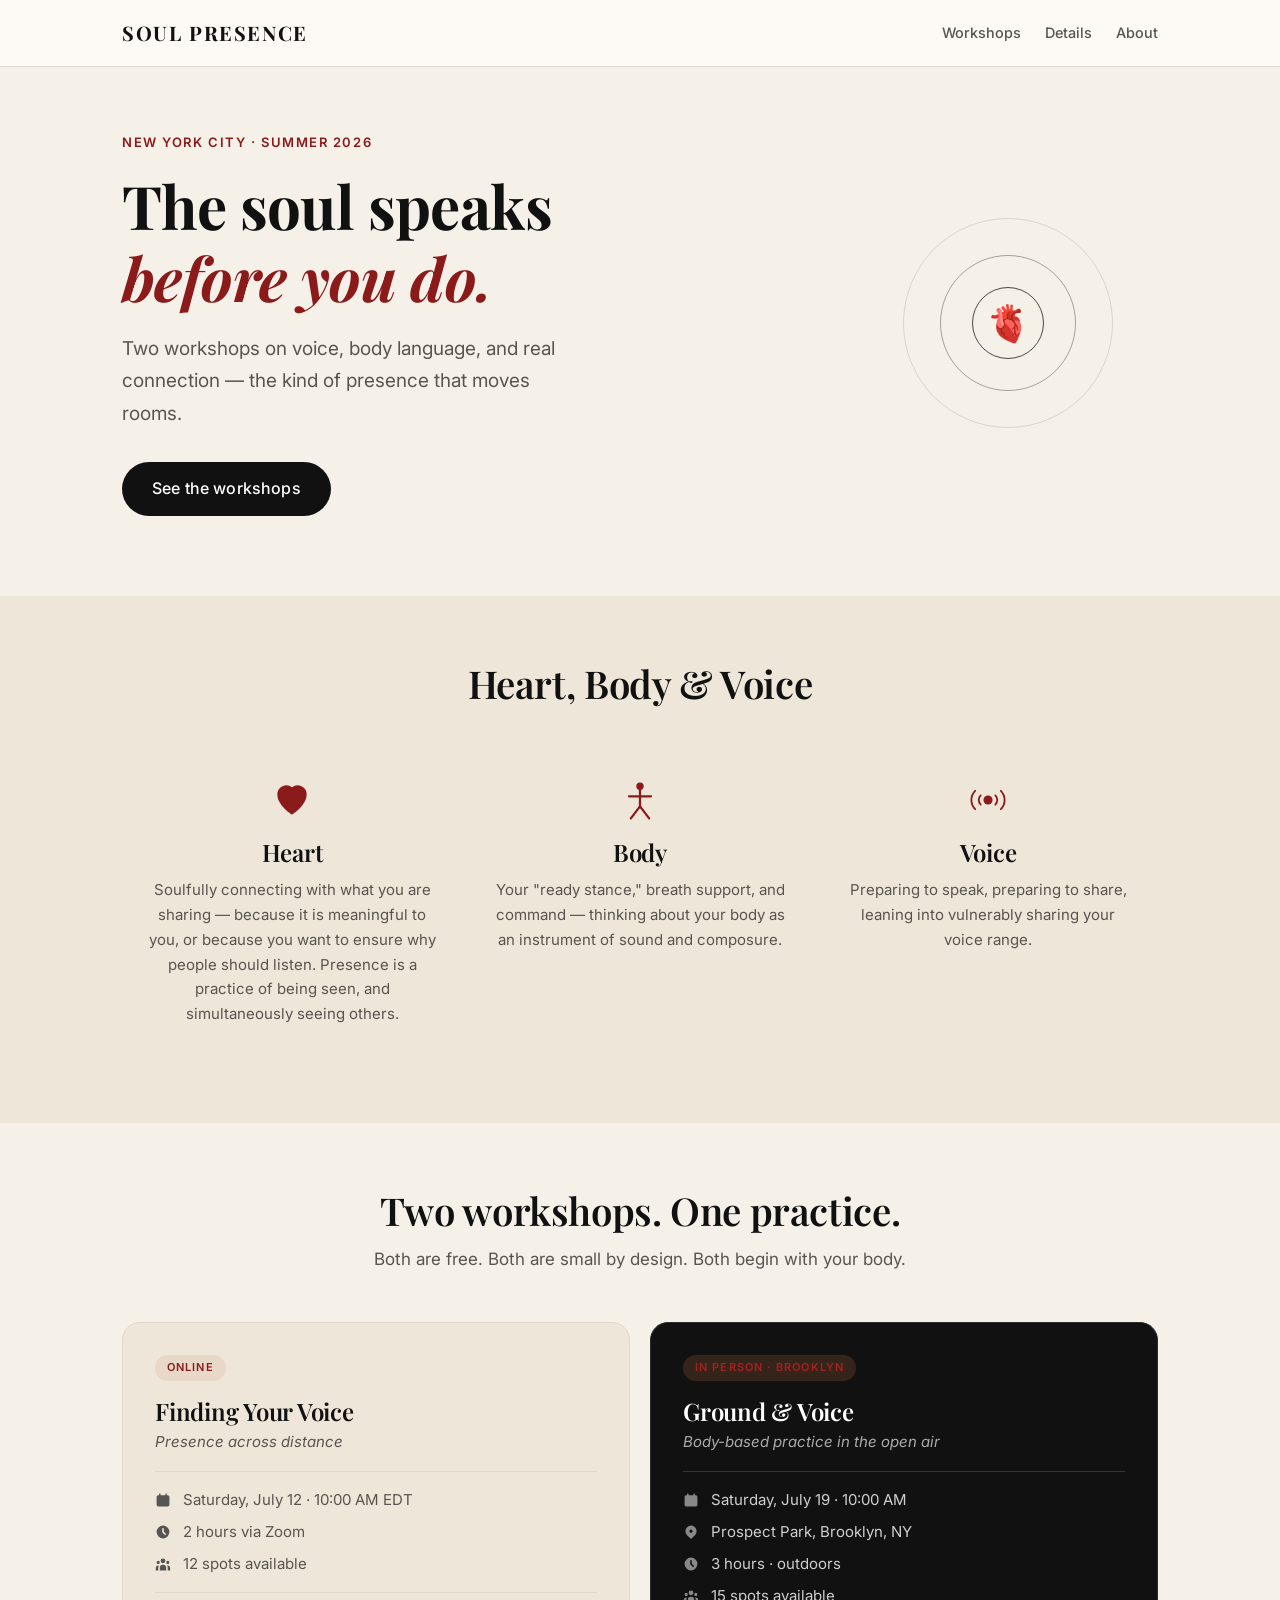
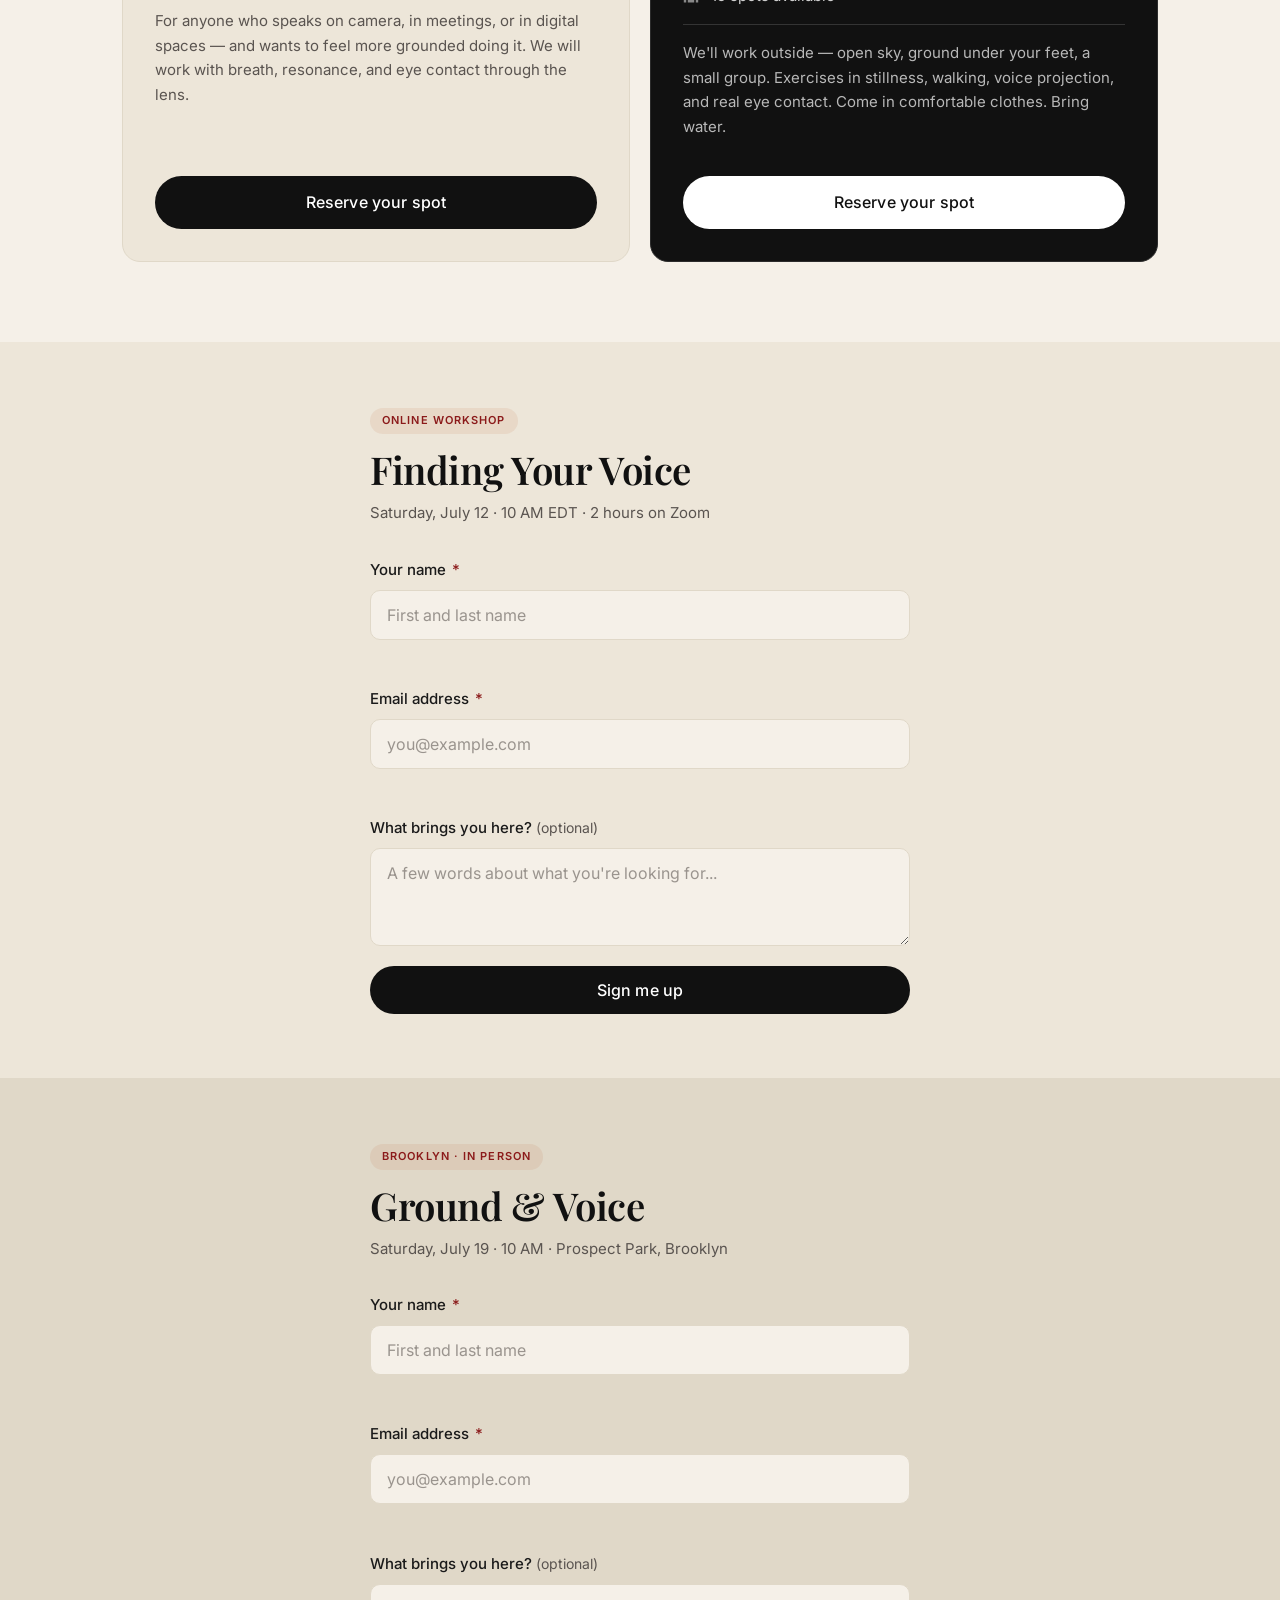
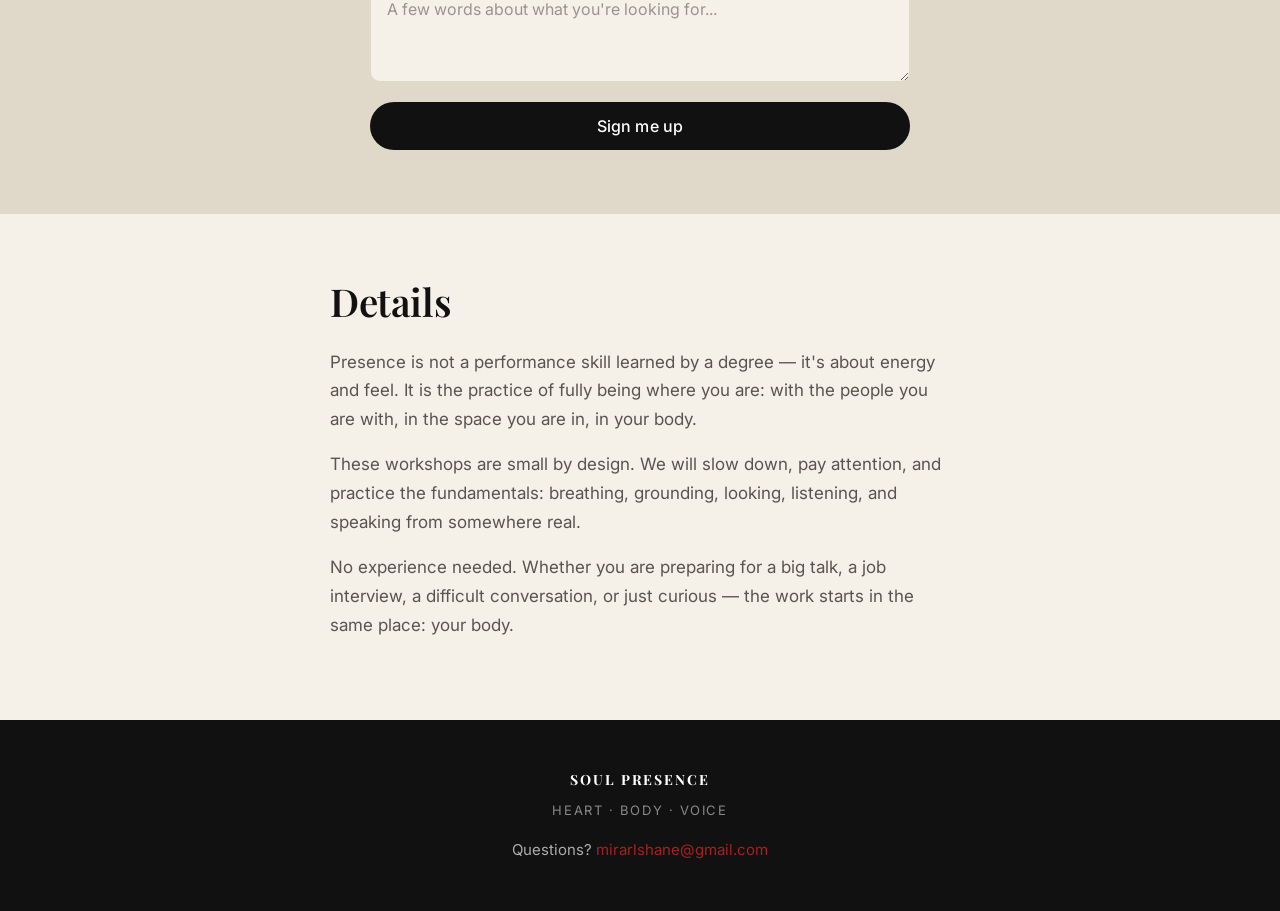
==== commit 04dc3151: "Update all taglines to Heart, Body, Voice Co-Authored-By: Claude Sonnet 4.6 <noreply@anthropic.com>" ====
--- a/index.html
+++ b/index.html
@@ -4,10 +4,10 @@
   <meta charset="UTF-8">
   <meta name="viewport" content="width=device-width, initial-scale=1.0">
   <meta name="description" content="Presence workshops in NYC — cultivate voice, body language, and authentic connection. Two sessions: online and in Brooklyn.">
-  <meta property="og:title" content="Soul Presence – Voice, Body & Heart">
+  <meta property="og:title" content="Soul Presence – Heart, Body & Voice">
   <meta property="og:description" content="Two free workshops in NYC on the core of public speaking: voice, body, and real connection.">
   <meta name="theme-color" content="#1C3518">
-  <title>Soul Presence – Voice, Body & Heart Workshops</title>
+  <title>Soul Presence – Heart, Body & Voice Workshops</title>
   <link rel="preconnect" href="https://fonts.googleapis.com">
   <link rel="preconnect" href="https://fonts.gstatic.com" crossorigin>
   <link href="https://fonts.googleapis.com/css2?family=Playfair+Display:ital,wght@0,400;0,700;1,400&family=Inter:wght@300;400;500;600&display=swap" rel="stylesheet">
@@ -187,7 +187,7 @@
             <h3>You're in.</h3>
             <p>We'll send details to your inbox closer to July 12. See you then.</p>
           </div>
-          <form class="signup-form" action="https://script.google.com/macros/s/AKfycbyFamc-mr5lUOpwvdD3NbBIJ44aRdDtOS9F8FTUaEvMuRvt34UPgvzeBOcgakqfSRE/exec" method="POST" novalidate>
+          <form class="signup-form" action="https://script.google.com/macros/s/AKfycbzjwrJue6280SdTI-eqBDpzS4sqFZ_AhkDvnZLzIKyqd35PuZxuhD0__Ut3-JehwJCU/exec" method="POST" novalidate>
             <input type="hidden" name="workshop" value="Finding Your Voice (Virtual – July 12)">
             <div class="form-field">
               <label for="name-virtual">Your name <span class="required-mark" aria-hidden="true">*</span><span class="sr-only">(required)</span></label>
@@ -230,7 +230,7 @@
             <h3>You're in.</h3>
             <p>We'll send details to your inbox closer to July 19. See you at the park.</p>
           </div>
-          <form class="signup-form" action="https://script.google.com/macros/s/AKfycbyFamc-mr5lUOpwvdD3NbBIJ44aRdDtOS9F8FTUaEvMuRvt34UPgvzeBOcgakqfSRE/exec" method="POST" novalidate>
+          <form class="signup-form" action="https://script.google.com/macros/s/AKfycbzjwrJue6280SdTI-eqBDpzS4sqFZ_AhkDvnZLzIKyqd35PuZxuhD0__Ut3-JehwJCU/exec" method="POST" novalidate>
             <input type="hidden" name="workshop" value="Ground & Voice (Prospect Park – July 19)">
             <div class="form-field">
               <label for="name-park">Your name <span class="required-mark" aria-hidden="true">*</span><span class="sr-only">(required)</span></label>
@@ -271,7 +271,7 @@
   <footer class="site-footer">
     <div class="container">
       <p class="footer-name">Soul Presence</p>
-      <p class="footer-tagline">Body &middot; Mind &middot; Heart</p>
+      <p class="footer-tagline">Heart &middot; Body &middot; Voice</p>
       <p class="footer-contact">Questions? <a href="mailto:mirarlshane@gmail.com">mirarlshane@gmail.com</a></p>
     </div>
   </footer>
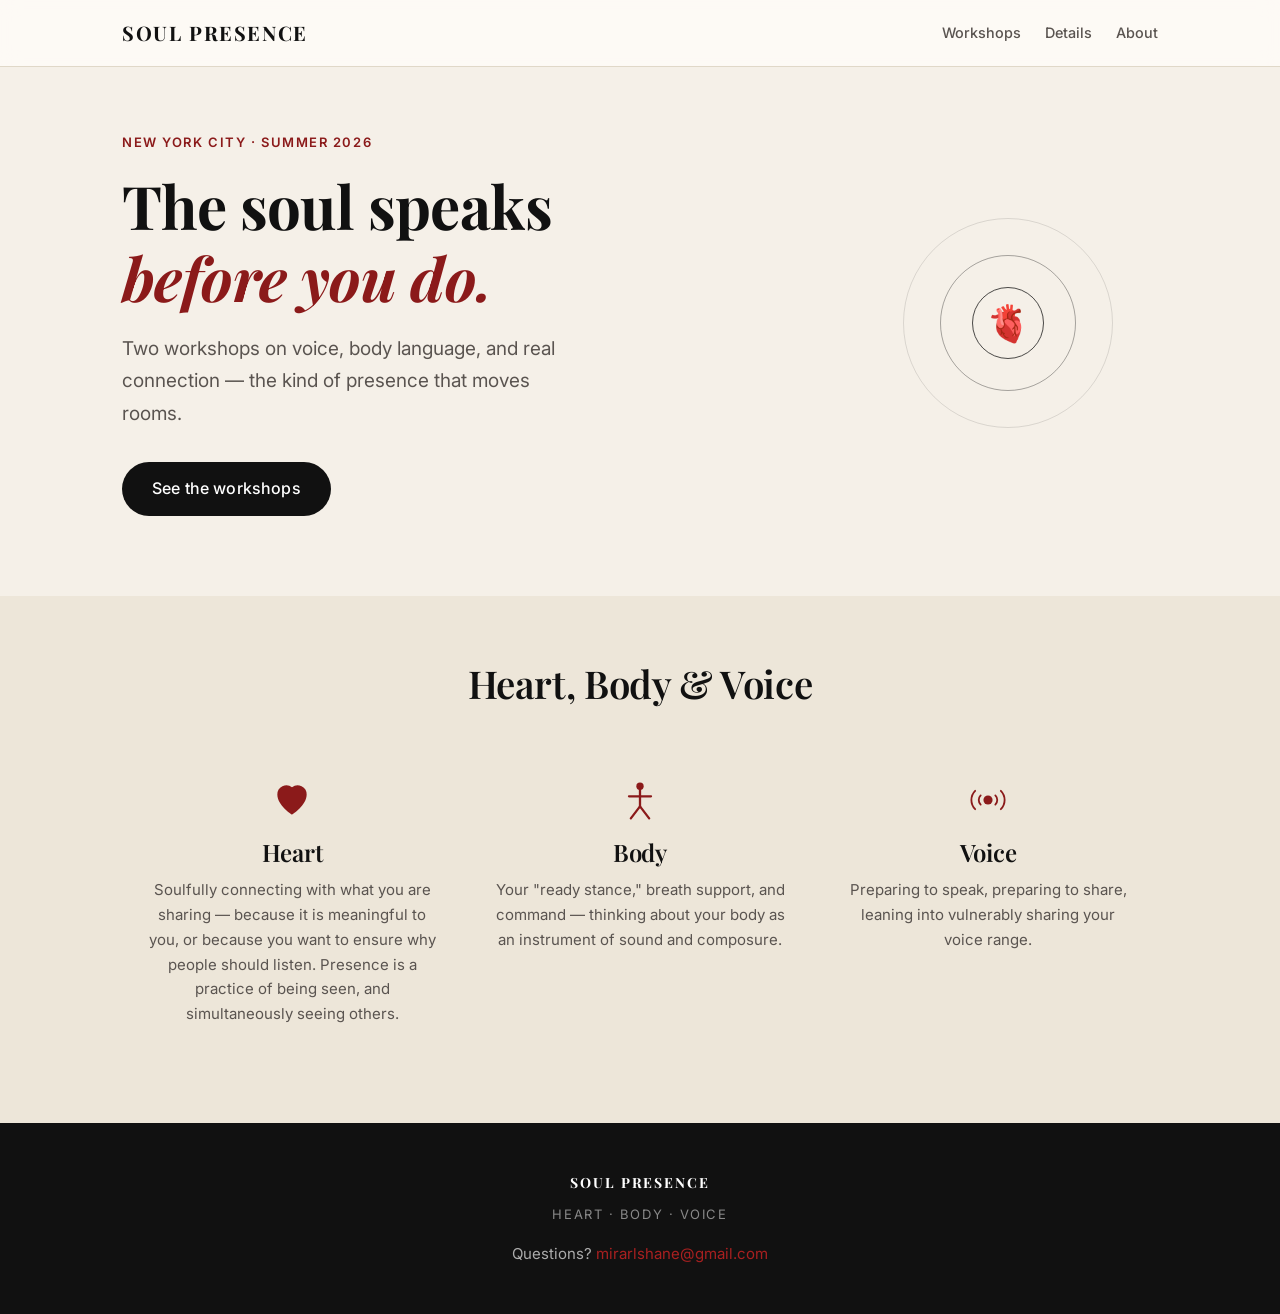
==== commit fcd4019d: "Remove stale content from homepage, fix meta descriptions Co-Authored-By: Claude Sonnet 4.6 <noreply" ====
--- a/index.html
+++ b/index.html
@@ -3,9 +3,9 @@
 <head>
   <meta charset="UTF-8">
   <meta name="viewport" content="width=device-width, initial-scale=1.0">
-  <meta name="description" content="Presence workshops in NYC — cultivate voice, body language, and authentic connection. Two sessions: online and in Brooklyn.">
+  <meta name="description" content="Soul Presence workshops in NYC — cultivate voice, body language, and authentic connection. Two sessions: online and in Brooklyn.">
   <meta property="og:title" content="Soul Presence – Heart, Body & Voice">
-  <meta property="og:description" content="Two free workshops in NYC on the core of public speaking: voice, body, and real connection.">
+  <meta property="og:description" content="Two workshops in NYC on the core of public speaking: voice, body, and real connection.">
   <meta name="theme-color" content="#1C3518">
   <title>Soul Presence – Heart, Body & Voice Workshops</title>
   <link rel="preconnect" href="https://fonts.googleapis.com">
@@ -20,9 +20,9 @@
     <div class="container">
       <p class="site-name">Soul Presence</p>
       <nav aria-label="Main navigation">
-        <a href="#workshops">Workshops</a>
-        <a href="#details">Details</a>
-        <a href="about.html">About</a>
+        <a href="/workshops/">Workshops</a>
+        <a href="/details/">Details</a>
+        <a href="/about/">About</a>
       </nav>
     </div>
   </header>
@@ -35,7 +35,7 @@
           <p class="hero-eyebrow">New York City &middot; Summer 2026</p>
           <h1 id="hero-heading">The soul speaks<br><em>before you do.</em></h1>
           <p class="hero-body">Two workshops on voice, body language, and real connection — the kind of presence that moves rooms.</p>
-          <a href="#workshops" class="btn btn-primary">See the workshops</a>
+          <a href="/workshops/" class="btn btn-primary">See the workshops</a>
         </div>
         <div class="hero-visual" aria-hidden="true">
           <div class="breath-ring"></div>
@@ -92,180 +92,6 @@
       </div>
     </section>
 
-    <section class="workshops" id="workshops" aria-labelledby="workshops-heading">
-      <div class="container">
-        <h2 id="workshops-heading" class="section-title">Two workshops. One practice.</h2>
-        <p class="section-subtitle">Both are free. Both are small by design. Both begin with your body.</p>
-
-        <div class="workshops-grid">
-
-          <article class="workshop-card" aria-labelledby="workshop-virtual-title">
-            <span class="workshop-tag">Online</span>
-            <div class="workshop-header">
-              <h3 id="workshop-virtual-title">Finding Your Voice</h3>
-              <p class="workshop-subtitle">Presence across distance</p>
-            </div>
-            <ul class="workshop-details" aria-label="Workshop details">
-              <li class="detail-row">
-                <span class="detail-icon" aria-hidden="true">
-                  <svg viewBox="0 0 20 20" fill="currentColor"><path d="M6 2a1 1 0 00-1 1v1H4a2 2 0 00-2 2v10a2 2 0 002 2h12a2 2 0 002-2V6a2 2 0 00-2-2h-1V3a1 1 0 10-2 0v1H7V3a1 1 0 00-1-1zm0 5a1 1 0 000 2h8a1 1 0 100-2H6z"/></svg>
-                </span>
-                <span>Saturday, July 12 &middot; 10:00 AM EDT</span>
-              </li>
-              <li class="detail-row">
-                <span class="detail-icon" aria-hidden="true">
-                  <svg viewBox="0 0 20 20" fill="currentColor"><path fill-rule="evenodd" d="M10 18a8 8 0 100-16 8 8 0 000 16zm1-12a1 1 0 10-2 0v4a1 1 0 00.293.707l2.828 2.829a1 1 0 101.415-1.415L11 9.586V6z" clip-rule="evenodd"/></svg>
-                </span>
-                <span>2 hours via Zoom</span>
-              </li>
-              <li class="detail-row">
-                <span class="detail-icon" aria-hidden="true">
-                  <svg viewBox="0 0 20 20" fill="currentColor"><path d="M13 6a3 3 0 11-6 0 3 3 0 016 0zM18 8a2 2 0 11-4 0 2 2 0 014 0zM14 15a4 4 0 00-8 0v3h8v-3zM6 8a2 2 0 11-4 0 2 2 0 014 0zM16 18v-3a5.972 5.972 0 00-.75-2.906A3.005 3.005 0 0119 15v3h-3zM4.75 12.094A5.973 5.973 0 004 15v3H1v-3a3 3 0 013.75-2.906z"/></svg>
-                </span>
-                <span>12 spots available</span>
-              </li>
-            </ul>
-            <p class="workshop-desc">For anyone who speaks on camera, in meetings, or in digital spaces — and wants to feel more grounded doing it. We will work with breath, resonance, and eye contact through the lens.</p>
-            <a href="#signup-virtual" class="btn btn-workshop">Reserve your spot</a>
-          </article>
-
-          <article class="workshop-card workshop-card--forest" aria-labelledby="workshop-park-title">
-            <span class="workshop-tag">In Person &middot; Brooklyn</span>
-            <div class="workshop-header">
-              <h3 id="workshop-park-title">Ground &amp; Voice</h3>
-              <p class="workshop-subtitle">Body-based practice in the open air</p>
-            </div>
-            <ul class="workshop-details" aria-label="Workshop details">
-              <li class="detail-row">
-                <span class="detail-icon" aria-hidden="true">
-                  <svg viewBox="0 0 20 20" fill="currentColor"><path d="M6 2a1 1 0 00-1 1v1H4a2 2 0 00-2 2v10a2 2 0 002 2h12a2 2 0 002-2V6a2 2 0 00-2-2h-1V3a1 1 0 10-2 0v1H7V3a1 1 0 00-1-1zm0 5a1 1 0 000 2h8a1 1 0 100-2H6z"/></svg>
-                </span>
-                <span>Saturday, July 19 &middot; 10:00 AM</span>
-              </li>
-              <li class="detail-row">
-                <span class="detail-icon" aria-hidden="true">
-                  <svg viewBox="0 0 20 20" fill="currentColor"><path fill-rule="evenodd" d="M5.05 4.05a7 7 0 119.9 9.9L10 18.9l-4.95-4.95a7 7 0 010-9.9zM10 11a2 2 0 100-4 2 2 0 000 4z" clip-rule="evenodd"/></svg>
-                </span>
-                <span>Prospect Park, Brooklyn, NY</span>
-              </li>
-              <li class="detail-row">
-                <span class="detail-icon" aria-hidden="true">
-                  <svg viewBox="0 0 20 20" fill="currentColor"><path fill-rule="evenodd" d="M10 18a8 8 0 100-16 8 8 0 000 16zm1-12a1 1 0 10-2 0v4a1 1 0 00.293.707l2.828 2.829a1 1 0 101.415-1.415L11 9.586V6z" clip-rule="evenodd"/></svg>
-                </span>
-                <span>3 hours &middot; outdoors</span>
-              </li>
-              <li class="detail-row">
-                <span class="detail-icon" aria-hidden="true">
-                  <svg viewBox="0 0 20 20" fill="currentColor"><path d="M13 6a3 3 0 11-6 0 3 3 0 016 0zM18 8a2 2 0 11-4 0 2 2 0 014 0zM14 15a4 4 0 00-8 0v3h8v-3zM6 8a2 2 0 11-4 0 2 2 0 014 0zM16 18v-3a5.972 5.972 0 00-.75-2.906A3.005 3.005 0 0119 15v3h-3zM4.75 12.094A5.973 5.973 0 004 15v3H1v-3a3 3 0 013.75-2.906z"/></svg>
-                </span>
-                <span>15 spots available</span>
-              </li>
-            </ul>
-            <p class="workshop-desc">We'll work outside — open sky, ground under your feet, a small group. Exercises in stillness, walking, voice projection, and real eye contact. Come in comfortable clothes. Bring water.</p>
-            <a href="#signup-park" class="btn btn-workshop btn-workshop--light">Reserve your spot</a>
-          </article>
-
-        </div>
-      </div>
-    </section>
-
-    <section class="signup-section" id="signup-virtual" aria-labelledby="form-virtual-heading">
-      <div class="container">
-        <div class="form-wrapper">
-          <div class="form-intro">
-            <span class="form-tag">Online Workshop</span>
-            <h2 id="form-virtual-heading">Finding Your Voice</h2>
-            <p>Saturday, July 12 &middot; 10 AM EDT &middot; 2 hours on Zoom</p>
-          </div>
-          <div class="form-success" aria-live="polite">
-            <div class="success-icon" aria-hidden="true">
-              <svg viewBox="0 0 48 48" fill="none" xmlns="http://www.w3.org/2000/svg">
-                <circle cx="24" cy="24" r="22" stroke="currentColor" stroke-width="2"/>
-                <path d="M14 24l7 7 13-14" stroke="currentColor" stroke-width="2.5" stroke-linecap="round" stroke-linejoin="round"/>
-              </svg>
-            </div>
-            <h3>You're in.</h3>
-            <p>We'll send details to your inbox closer to July 12. See you then.</p>
-          </div>
-          <form class="signup-form" action="https://script.google.com/macros/s/AKfycbzjwrJue6280SdTI-eqBDpzS4sqFZ_AhkDvnZLzIKyqd35PuZxuhD0__Ut3-JehwJCU/exec" method="POST" novalidate>
-            <input type="hidden" name="workshop" value="Finding Your Voice (Virtual – July 12)">
-            <div class="form-field">
-              <label for="name-virtual">Your name <span class="required-mark" aria-hidden="true">*</span><span class="sr-only">(required)</span></label>
-              <input type="text" id="name-virtual" name="name" required autocomplete="name" placeholder="First and last name" aria-describedby="name-virtual-error">
-              <span class="field-error" role="alert" id="name-virtual-error"></span>
-            </div>
-            <div class="form-field">
-              <label for="email-virtual">Email address <span class="required-mark" aria-hidden="true">*</span><span class="sr-only">(required)</span></label>
-              <input type="email" id="email-virtual" name="email" required autocomplete="email" placeholder="you@example.com" aria-describedby="email-virtual-error">
-              <span class="field-error" role="alert" id="email-virtual-error"></span>
-            </div>
-            <div class="form-field">
-              <label for="intention-virtual">What brings you here? <span class="optional">(optional)</span></label>
-              <textarea id="intention-virtual" name="intention" rows="3" placeholder="A few words about what you're looking for..."></textarea>
-            </div>
-            <button type="submit" class="btn btn-primary btn-full">
-              <span class="btn-text">Sign me up</span>
-              <span class="btn-loading" aria-hidden="true">Sending&hellip;</span>
-            </button>
-          </form>
-        </div>
-      </div>
-    </section>
-
-    <section class="signup-section signup-section--alt" id="signup-park" aria-labelledby="form-park-heading">
-      <div class="container">
-        <div class="form-wrapper">
-          <div class="form-intro">
-            <span class="form-tag">Brooklyn &middot; In Person</span>
-            <h2 id="form-park-heading">Ground &amp; Voice</h2>
-            <p>Saturday, July 19 &middot; 10 AM &middot; Prospect Park, Brooklyn</p>
-          </div>
-          <div class="form-success" aria-live="polite">
-            <div class="success-icon" aria-hidden="true">
-              <svg viewBox="0 0 48 48" fill="none" xmlns="http://www.w3.org/2000/svg">
-                <circle cx="24" cy="24" r="22" stroke="currentColor" stroke-width="2"/>
-                <path d="M14 24l7 7 13-14" stroke="currentColor" stroke-width="2.5" stroke-linecap="round" stroke-linejoin="round"/>
-              </svg>
-            </div>
-            <h3>You're in.</h3>
-            <p>We'll send details to your inbox closer to July 19. See you at the park.</p>
-          </div>
-          <form class="signup-form" action="https://script.google.com/macros/s/AKfycbzjwrJue6280SdTI-eqBDpzS4sqFZ_AhkDvnZLzIKyqd35PuZxuhD0__Ut3-JehwJCU/exec" method="POST" novalidate>
-            <input type="hidden" name="workshop" value="Ground & Voice (Prospect Park – July 19)">
-            <div class="form-field">
-              <label for="name-park">Your name <span class="required-mark" aria-hidden="true">*</span><span class="sr-only">(required)</span></label>
-              <input type="text" id="name-park" name="name" required autocomplete="name" placeholder="First and last name" aria-describedby="name-park-error">
-              <span class="field-error" role="alert" id="name-park-error"></span>
-            </div>
-            <div class="form-field">
-              <label for="email-park">Email address <span class="required-mark" aria-hidden="true">*</span><span class="sr-only">(required)</span></label>
-              <input type="email" id="email-park" name="email" required autocomplete="email" placeholder="you@example.com" aria-describedby="email-park-error">
-              <span class="field-error" role="alert" id="email-park-error"></span>
-            </div>
-            <div class="form-field">
-              <label for="intention-park">What brings you here? <span class="optional">(optional)</span></label>
-              <textarea id="intention-park" name="intention" rows="3" placeholder="A few words about what you're looking for..."></textarea>
-            </div>
-            <button type="submit" class="btn btn-primary btn-full">
-              <span class="btn-text">Sign me up</span>
-              <span class="btn-loading" aria-hidden="true">Sending&hellip;</span>
-            </button>
-          </form>
-        </div>
-      </div>
-    </section>
-
-    <section class="about" id="details" aria-labelledby="about-heading">
-      <div class="container">
-        <div class="about-content">
-          <h2 id="about-heading">Details</h2>
-          <p>Presence is not a performance skill learned by a degree — it's about energy and feel. It is the practice of fully being where you are: with the people you are with, in the space you are in, in your body.</p>
-          <p>These workshops are small by design. We will slow down, pay attention, and practice the fundamentals: breathing, grounding, looking, listening, and speaking from somewhere real.</p>
-          <p>No experience needed. Whether you are preparing for a big talk, a job interview, a difficult conversation, or just curious — the work starts in the same place: your body.</p>
-        </div>
-      </div>
-    </section>
-
   </main>
 
   <footer class="site-footer">
